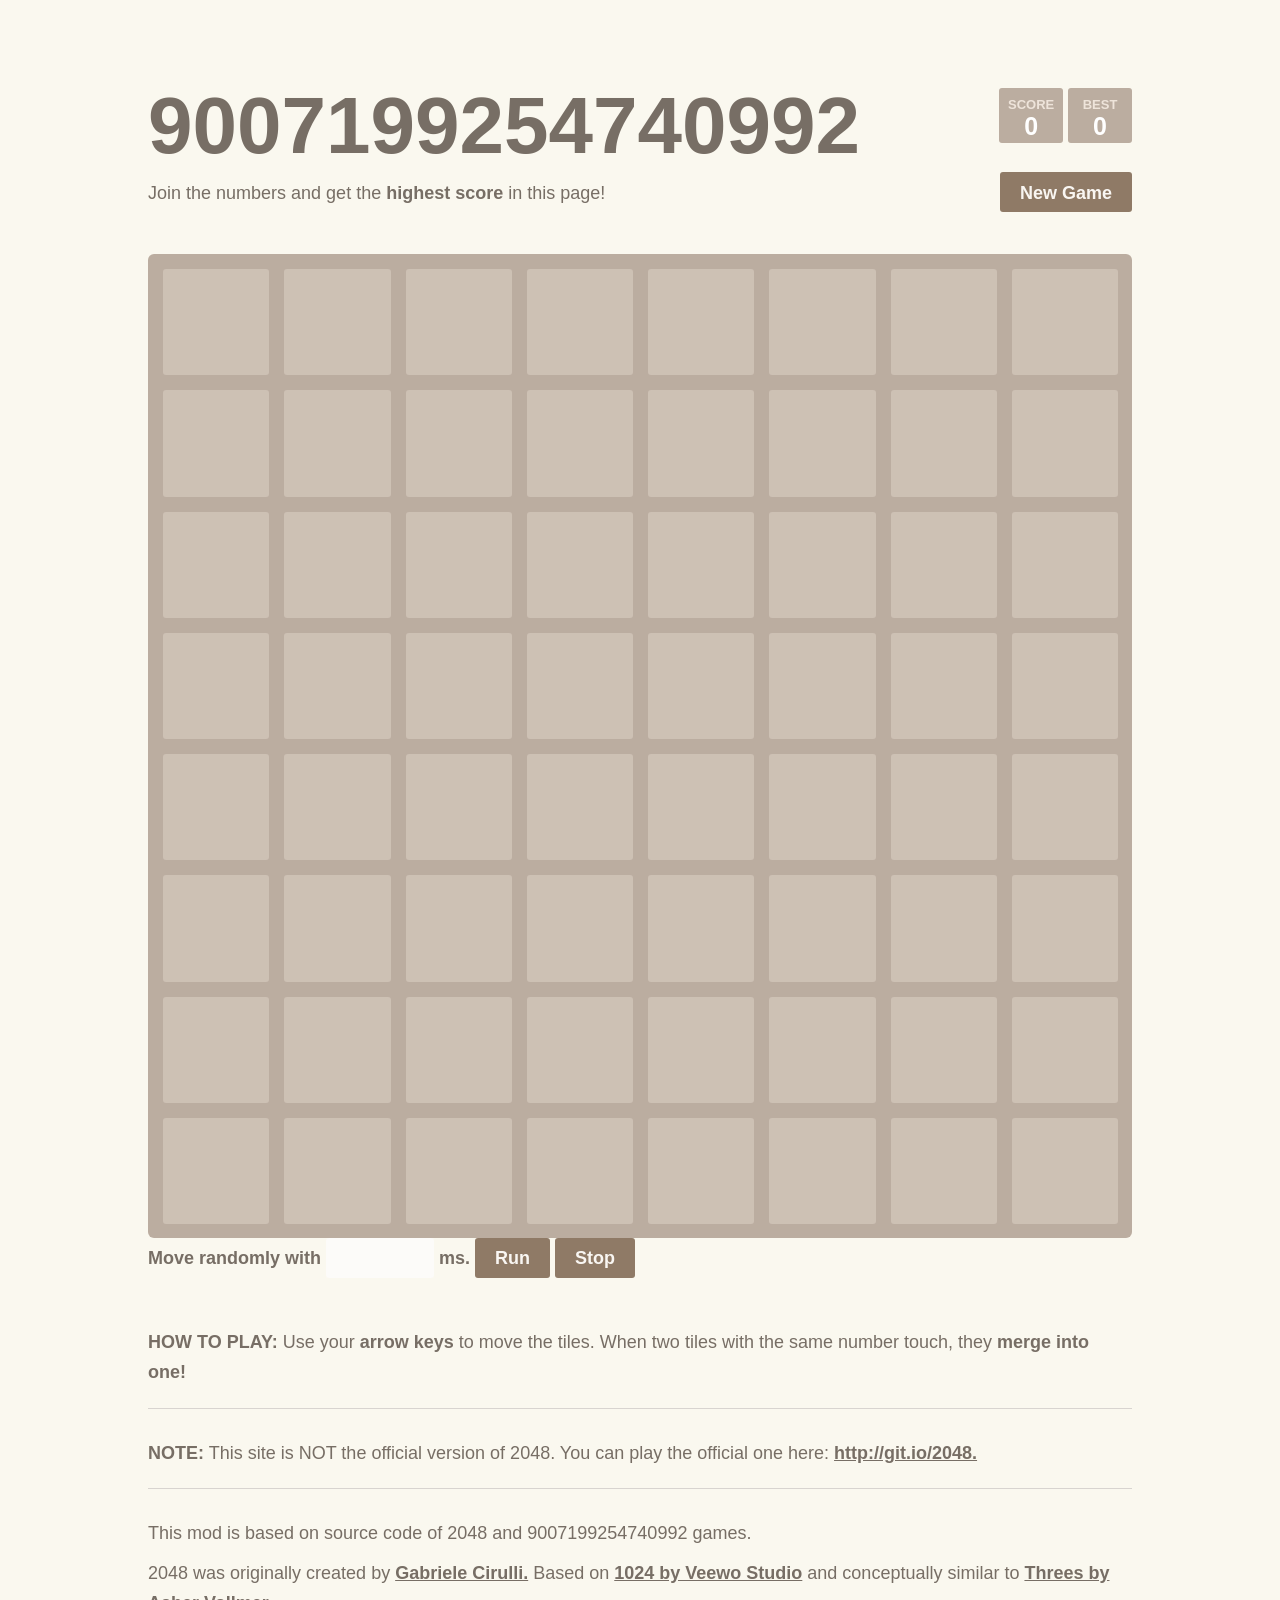
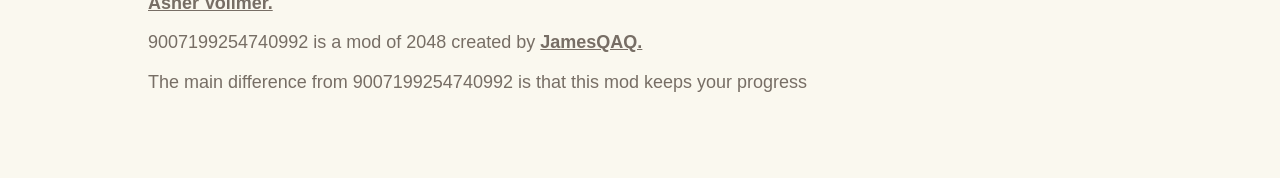
==== 9007199254740992.html @ 00963bc3 "Create 2^53 variant" ====
<!DOCTYPE html>
<html>
<head>
  <meta charset="utf-8">
  <title>9007199254740992</title>

  <link href="style/size8.css" rel="stylesheet" type="text/css">
  <link href="style/tiles3.css" rel="stylesheet" type="text/css">
  <link href="style/others.css" rel="stylesheet" type="text/css">
  <link rel="shortcut icon" href="favicon.ico">
  <link rel="apple-touch-icon" href="meta/apple-touch-icon.png">
  <link rel="apple-touch-startup-image" href="meta/apple-touch-startup-image-640x1096.png" media="(device-width: 320px) and (device-height: 568px) and (-webkit-device-pixel-ratio: 2)"> <!-- iPhone 5+ -->
  <link rel="apple-touch-startup-image" href="meta/apple-touch-startup-image-640x920.png"  media="(device-width: 320px) and (device-height: 480px) and (-webkit-device-pixel-ratio: 2)"> <!-- iPhone, retina -->
  <meta name="apple-mobile-web-app-capable" content="yes">
  <meta name="apple-mobile-web-app-status-bar-style" content="black">

  <meta name="HandheldFriendly" content="True">
  <meta name="MobileOptimized" content="320">
  <meta name="viewport" content="width=device-width, target-densitydpi=160dpi, initial-scale=1.0, maximum-scale=1, user-scalable=no">
</head>
<body>
  <div class="container">
    <div class="heading">
      <h1 class="title">9007199254740992</h1>
      <div class="scores-container">
        <div class="score-container">0</div>
        <div class="best-container">0</div>
      </div>
    </div>
    <div class="above-game">
    <p class="game-intro">Join the numbers and get the <strong>highest score</strong> in this page!</p>
      <a class="restart-button">New Game</a>
    </div>

    <div class="game-container">
      <div class="game-message">
        <p></p>
        <div class="lower">
	        <a class="keep-playing-button">Keep going</a>
          <a class="retry-button">Try again</a>
        </div>
      </div>

      <div class="grid-container">
        <div class="grid-row">
          <div class="grid-cell"></div>
          <div class="grid-cell"></div>
          <div class="grid-cell"></div>
          <div class="grid-cell"></div>
          <div class="grid-cell"></div>
          <div class="grid-cell"></div>
          <div class="grid-cell"></div>
          <div class="grid-cell"></div>
        </div>
        <div class="grid-row">
          <div class="grid-cell"></div>
          <div class="grid-cell"></div>
          <div class="grid-cell"></div>
          <div class="grid-cell"></div>
          <div class="grid-cell"></div>
          <div class="grid-cell"></div>
          <div class="grid-cell"></div>
          <div class="grid-cell"></div>
        </div>
        <div class="grid-row">
          <div class="grid-cell"></div>
          <div class="grid-cell"></div>
          <div class="grid-cell"></div>
          <div class="grid-cell"></div>
          <div class="grid-cell"></div>
          <div class="grid-cell"></div>
          <div class="grid-cell"></div>
          <div class="grid-cell"></div>
        </div>
        <div class="grid-row">
          <div class="grid-cell"></div>
          <div class="grid-cell"></div>
          <div class="grid-cell"></div>
          <div class="grid-cell"></div>
          <div class="grid-cell"></div>
          <div class="grid-cell"></div>
          <div class="grid-cell"></div>
          <div class="grid-cell"></div>
        </div>
        <div class="grid-row">
          <div class="grid-cell"></div>
          <div class="grid-cell"></div>
          <div class="grid-cell"></div>
          <div class="grid-cell"></div>
          <div class="grid-cell"></div>
          <div class="grid-cell"></div>
          <div class="grid-cell"></div>
          <div class="grid-cell"></div>
        </div>
        <div class="grid-row">
          <div class="grid-cell"></div>
          <div class="grid-cell"></div>
          <div class="grid-cell"></div>
          <div class="grid-cell"></div>
          <div class="grid-cell"></div>
          <div class="grid-cell"></div>
          <div class="grid-cell"></div>
          <div class="grid-cell"></div>
        </div>
        <div class="grid-row">
          <div class="grid-cell"></div>
          <div class="grid-cell"></div>
          <div class="grid-cell"></div>
          <div class="grid-cell"></div>
          <div class="grid-cell"></div>
          <div class="grid-cell"></div>
          <div class="grid-cell"></div>
          <div class="grid-cell"></div>
        </div>
        <div class="grid-row">
          <div class="grid-cell"></div>
          <div class="grid-cell"></div>
          <div class="grid-cell"></div>
          <div class="grid-cell"></div>
          <div class="grid-cell"></div>
          <div class="grid-cell"></div>
          <div class="grid-cell"></div>
          <div class="grid-cell"></div>
        </div>
      </div>

      <div class="tile-container">

      </div>
    </div>

	<div class="auto-move-container">
		<p><strong>Move randomly with </strong><input type="text" name="auto-move-time" value="" id="auto-move-input-time" onkeypress='return event.charCode >= 48 && event.charCode <= 57' size="6" maxlength="8"><strong> ms.</strong> <input type="submit" value="Run" id="auto-move-run" class="auto-move-button"> <input type="submit" value="Stop" id="auto-move-stop" class="auto-move-button"></p>
	</div>

    <p class="game-explanation">
      <strong class="important">How to play:</strong> Use your <strong>arrow keys</strong> to move the tiles. When two tiles with the same number touch, they <strong>merge into one!</strong>
    </p>
    <hr>
    <p>
    <strong class="important">Note:</strong> This site is NOT the official version of 2048. You can play the official one here: <a href="http://git.io/2048">http://git.io/2048.</a>
    </p>
    <hr>
    <p>This mod is based on source code of 2048 and 9007199254740992 games.</p>
    <p>
    2048 was originally created by <a href="http://gabrielecirulli.com" target="_blank">Gabriele Cirulli.</a> Based on <a href="https://itunes.apple.com/us/app/1024!/id823499224" target="_blank">1024 by Veewo Studio</a> and conceptually similar to <a href="http://asherv.com/threes/" target="_blank">Threes by Asher Vollmer.</a>
    </p>
    <p>9007199254740992 is a mod of 2048 created by <a href="http://www.csie.ntu.edu.tw/~b01902112/9007199254740992/">JamesQAQ.</a></p>
    <p>The main difference from 9007199254740992 is that this mod keeps your progress</p>
  </div>

  <script src="js_9007199254740992/bind_polyfill.js"></script>
  <script src="js_9007199254740992/classlist_polyfill.js"></script>
  <script src="js_9007199254740992/animframe_polyfill.js"></script>
  <script src="js_9007199254740992/keyboard_input_manager.js"></script>
  <script src="js_9007199254740992/html_actuator.js"></script>
  <script src="js_9007199254740992/grid.js"></script>
  <script src="js_9007199254740992/tile.js"></script>
  <script src="js_9007199254740992/local_storage_manager.js"></script>
  <script src="js_9007199254740992/game_manager.js"></script>
  <script src="js_9007199254740992/application.js"></script>
  <script src="js_9007199254740992/auto_move.js"></script>
  <!--<script>window.scrollTo(0,document.body.scrollHeight);</script>-->
  <style>
	hr.tw{
		border-color: blue;
	}
  </style>
</body>
</html>
---- style/size8.css ----
@import url(fonts/clear-sans.css);
html, body {
  margin: 0;
  padding: 0;
  background: #faf8ef;
  color: #776e65;
  font-family: "Clear Sans", "Helvetica Neue", Arial, sans-serif;
  font-size: 18px; }

body {
  margin: 80px 0; }

input {
  display: inline-block;
  background: #8f7a66;
  border-radius: 3px;
  padding: 0 20px;
  text-decoration: none;
  color: #f9f6f2;
  height: 40px;
  line-height: 42px;
  cursor: pointer;
  font: inherit;
  border: none;
  outline: none;
  box-sizing: border-box;
  font-weight: bold;
  margin: 0;
  -webkit-appearance: none;
  -moz-appearance: none;
  appearance: none; }
  input[type="text"], input[type="email"] {
    cursor: auto;
    background: #fcfbf9;
    font-weight: normal;
    color: #776e65;
    padding: 0 15px; }
    input[type="text"]::-webkit-input-placeholder, input[type="email"]::-webkit-input-placeholder {
      color: #9d948c; }
    input[type="text"]::-moz-placeholder, input[type="email"]::-moz-placeholder {
      color: #9d948c; }
    input[type="text"]:-ms-input-placeholder, input[type="email"]:-ms-input-placeholder {
      color: #9d948c; }

.heading:after {
  content: "";
  display: block;
  clear: both; }

h1.title {
  font-size: 80px;
  font-weight: bold;
  margin: 0;
  display: block;
  float: left; }

@-webkit-keyframes move-up {
  0% {
    top: 25px;
    opacity: 1; }

  100% {
    top: -50px;
    opacity: 0; } }
@-moz-keyframes move-up {
  0% {
    top: 25px;
    opacity: 1; }

  100% {
    top: -50px;
    opacity: 0; } }
@keyframes move-up {
  0% {
    top: 25px;
    opacity: 1; }

  100% {
    top: -50px;
    opacity: 0; } }
.scores-container {
  float: right;
  text-align: right; }

.score-container, .best-container {
  position: relative;
  display: inline-block;
  background: #bbada0;
  padding: 15px 25px;
  font-size: 25px;
  height: 25px;
  line-height: 47px;
  font-weight: bold;
  border-radius: 3px;
  color: white;
  margin-top: 8px;
  text-align: center; }
  .score-container:after, .best-container:after {
    position: absolute;
    width: 100%;
    top: 10px;
    left: 0;
    text-transform: uppercase;
    font-size: 13px;
    line-height: 13px;
    text-align: center;
    color: #eee4da; }
  .score-container .score-addition, .best-container .score-addition {
    position: absolute;
    right: 30px;
    color: red;
    font-size: 25px;
    line-height: 25px;
    font-weight: bold;
    color: rgba(119, 110, 101, 0.9);
    z-index: 100;
    -webkit-animation: move-up 600ms ease-in;
    -moz-animation: move-up 600ms ease-in;
    animation: move-up 600ms ease-in;
    -webkit-animation-fill-mode: both;
    -moz-animation-fill-mode: both;
    animation-fill-mode: both; }

.score-container:after {
  content: "Score"; }

.best-container:after {
  content: "Best"; }

p {
  margin-top: 0;
  margin-bottom: 10px;
  line-height: 1.65; }

a {
  color: #776e65;
  font-weight: bold;
  text-decoration: underline;
  cursor: pointer; }

strong.important {
  text-transform: uppercase; }

hr {
  border: none;
  border-bottom: 1px solid #d8d4d0;
  margin-top: 20px;
  margin-bottom: 30px; }

.container {
  width: 984px;
  margin: 0 auto; }

@-webkit-keyframes fade-in {
  0% {
    opacity: 0; }

  100% {
    opacity: 1; } }
@-moz-keyframes fade-in {
  0% {
    opacity: 0; }

  100% {
    opacity: 1; } }
@keyframes fade-in {
  0% {
    opacity: 0; }

  100% {
    opacity: 1; } }
@-webkit-keyframes slide-up {
  0% {
    margin-top: 32%; }

  100% {
    margin-top: 20%; } }
@-moz-keyframes slide-up {
  0% {
    margin-top: 32%; }

  100% {
    margin-top: 20%; } }
@keyframes slide-up {
  0% {
    margin-top: 32%; }

  100% {
    margin-top: 20%; } }
.game-container {
  margin-top: 40px;
  position: relative;
  padding: 15px;
  cursor: default;
  -webkit-touch-callout: none;
  -ms-touch-callout: none;
  -webkit-user-select: none;
  -moz-user-select: none;
  -ms-user-select: none;
  -ms-touch-action: none;
  touch-action: none;
  background: #bbada0;
  border-radius: 6px;
  width: 984px;
  height: 984px;
  -webkit-box-sizing: border-box;
  -moz-box-sizing: border-box;
  box-sizing: border-box; }

.game-message {
  display: none;
  position: absolute;
  top: 0;
  right: 0;
  bottom: 0;
  left: 0;
  background: rgba(238, 228, 218, 0.73);
  z-index: 100;
  padding-top: 40px;
  text-align: center;
  -webkit-animation: fade-in 800ms ease 1200ms;
  -moz-animation: fade-in 800ms ease 1200ms;
  animation: fade-in 800ms ease 1200ms;
  -webkit-animation-fill-mode: both;
  -moz-animation-fill-mode: both;
  animation-fill-mode: both; }
  .game-message p {
    font-size: 60px;
    font-weight: bold;
    height: 60px;
    line-height: 60px;
    margin-top: 222px; }
  .game-message .lower {
    display: block;
    margin-top: 29px; }
  .game-message .mailing-list {
    margin-top: 52px; }
    .game-message .mailing-list strong {
      display: block;
      margin-bottom: 10px; }
    .game-message .mailing-list .mailing-list-email-field {
      width: 230px;
      margin-right: 5px; }
  .game-message a {
    display: inline-block;
    background: #8f7a66;
    border-radius: 3px;
    padding: 0 20px;
    text-decoration: none;
    color: #f9f6f2;
    height: 40px;
    line-height: 42px;
    cursor: pointer;
    margin-left: 9px; }
    .game-message a.keep-playing-button {
      display: none; }
  .game-message .score-sharing {
    display: inline-block;
    vertical-align: middle;
    margin-left: 10px; }
  .game-message.game-won {
    background: rgba(237, 194, 46, 0.5);
    color: #f9f6f2; }
    .game-message.game-won a.keep-playing-button {
      display: inline-block; }
  .game-message.game-won, .game-message.game-over {
    display: block; }
    .game-message.game-won p, .game-message.game-over p {
      -webkit-animation: slide-up 1.5s ease-in-out 2500ms;
      -moz-animation: slide-up 1.5s ease-in-out 2500ms;
      animation: slide-up 1.5s ease-in-out 2500ms;
      -webkit-animation-fill-mode: both;
      -moz-animation-fill-mode: both;
      animation-fill-mode: both; }
    .game-message.game-won .mailing-list, .game-message.game-over .mailing-list {
      -webkit-animation: fade-in 1.5s ease-in-out 2500ms;
      -moz-animation: fade-in 1.5s ease-in-out 2500ms;
      animation: fade-in 1.5s ease-in-out 2500ms;
      -webkit-animation-fill-mode: both;
      -moz-animation-fill-mode: both;
      animation-fill-mode: both; }

.grid-container {
  position: absolute;
  z-index: 1; }

.grid-row {
  margin-bottom: 15px; }
  .grid-row:last-child {
    margin-bottom: 0; }
  .grid-row:after {
    content: "";
    display: block;
    clear: both; }

.grid-cell {
  width: 106.25px;
  height: 106.25px;
  margin-right: 15px;
  float: left;
  border-radius: 3px;
  background: rgba(238, 228, 218, 0.35); }
  .grid-cell:last-child {
    margin-right: 0; }

.tile-container {
  position: absolute;
  z-index: 2; }

.tile, .tile .tile-inner {
  width: 107px;
  height: 107px;
  line-height: 116.25px; }
.tile.tile-position-1-1 {
  -webkit-transform: translate(0px, 0px);
  -moz-transform: translate(0px, 0px);
  transform: translate(0px, 0px); }
.tile.tile-position-1-2 {
  -webkit-transform: translate(0px, 121px);
  -moz-transform: translate(0px, 121px);
  transform: translate(0px, 121px); }
.tile.tile-position-1-3 {
  -webkit-transform: translate(0px, 242px);
  -moz-transform: translate(0px, 242px);
  transform: translate(0px, 242px); }
.tile.tile-position-1-4 {
  -webkit-transform: translate(0px, 363px);
  -moz-transform: translate(0px, 363px);
  transform: translate(0px, 363px); }
.tile.tile-position-1-5 {
  -webkit-transform: translate(0px, 484px);
  -moz-transform: translate(0px, 484px);
  transform: translate(0px, 484px); }
.tile.tile-position-1-6 {
  -webkit-transform: translate(0px, 605px);
  -moz-transform: translate(0px, 605px);
  transform: translate(0px, 605px); }
.tile.tile-position-1-7 {
  -webkit-transform: translate(0px, 726px);
  -moz-transform: translate(0px, 726px);
  transform: translate(0px, 726px); }
.tile.tile-position-1-8 {
  -webkit-transform: translate(0px, 847px);
  -moz-transform: translate(0px, 605px);
  transform: translate(0px, 605px); }
.tile.tile-position-2-1 {
  -webkit-transform: translate(121px, 847px);
  -moz-transform: translate(121px, 847px);
  transform: translate(121px, 847px); }
.tile.tile-position-2-2 {
  -webkit-transform: translate(121px, 121px);
  -moz-transform: translate(121px, 121px);
  transform: translate(121px, 121px); }
.tile.tile-position-2-3 {
  -webkit-transform: translate(121px, 242px);
  -moz-transform: translate(121px, 242px);
  transform: translate(121px, 242px); }
.tile.tile-position-2-4 {
  -webkit-transform: translate(121px, 363px);
  -moz-transform: translate(121px, 363px);
  transform: translate(121px, 363px); }
.tile.tile-position-2-5 {
  -webkit-transform: translate(121px, 484px);
  -moz-transform: translate(121px, 484px);
  transform: translate(121px, 484px); }
.tile.tile-position-2-6 {
  -webkit-transform: translate(121px, 605px);
  -moz-transform: translate(121px, 605px);
  transform: translate(121px, 605px); }
.tile.tile-position-2-7 {
  -webkit-transform: translate(121px, 726px);
  -moz-transform: translate(121px, 726px);
  transform: translate(121px, 726px); }
.tile.tile-position-2-8 {
  -webkit-transform: translate(121px, 847px);
  -moz-transform: translate(121px, 847px);
  transform: translate(121px, 847px); }
.tile.tile-position-3-1 {
  -webkit-transform: translate(242px, 0px);
  -moz-transform: translate(242px, 0px);
  transform: translate(242px, 0px); }
.tile.tile-position-3-2 {
  -webkit-transform: translate(242px, 121px);
  -moz-transform: translate(242px, 121px);
  transform: translate(242px, 121px); }
.tile.tile-position-3-3 {
  -webkit-transform: translate(242px, 242px);
  -moz-transform: translate(242px, 242px);
  transform: translate(242px, 242px); }
.tile.tile-position-3-4 {
  -webkit-transform: translate(242px, 363px);
  -moz-transform: translate(242px, 363px);
  transform: translate(242px, 363px); }
.tile.tile-position-3-5 {
  -webkit-transform: translate(242px, 484px);
  -moz-transform: translate(242px, 484px);
  transform: translate(242px, 484px); }
.tile.tile-position-3-6 {
  -webkit-transform: translate(242px, 605px);
  -moz-transform: translate(242px, 605px);
  transform: translate(242px, 605px); }
.tile.tile-position-3-7 {
  -webkit-transform: translate(242px, 726px);
  -moz-transform: translate(242px, 726px);
  transform: translate(242px, 726px); }
.tile.tile-position-3-8 {
  -webkit-transform: translate(242px, 847px);
  -moz-transform: translate(242px, 847px);
  transform: translate(242px, 847px); }
.tile.tile-position-4-1 {
  -webkit-transform: translate(363px, 0px);
  -moz-transform: translate(363px, 0px);
  transform: translate(363px, 0px); }
.tile.tile-position-4-2 {
  -webkit-transform: translate(363px, 121px);
  -moz-transform: translate(363px, 121px);
  transform: translate(363px, 121px); }
.tile.tile-position-4-3 {
  -webkit-transform: translate(363px, 242px);
  -moz-transform: translate(363px, 242px);
  transform: translate(363px, 242px); }
.tile.tile-position-4-4 {
  -webkit-transform: translate(363px, 363px);
  -moz-transform: translate(363px, 363px);
  transform: translate(363px, 363px); }
.tile.tile-position-4-5 {
  -webkit-transform: translate(363px, 484px);
  -moz-transform: translate(363px, 484px);
  transform: translate(363px, 484px); }
.tile.tile-position-4-6 {
  -webkit-transform: translate(363px, 605px);
  -moz-transform: translate(363px, 605px);
  transform: translate(363px, 605px); }
.tile.tile-position-4-7 {
  -webkit-transform: translate(363px, 726px);
  -moz-transform: translate(363px, 726px);
  transform: translate(363px, 726px); }
.tile.tile-position-4-8 {
  -webkit-transform: translate(363px, 847px);
  -moz-transform: translate(363px, 847px);
  transform: translate(363px, 847px); }
.tile.tile-position-5-1 {
  -webkit-transform: translate(484px, 0px);
  -moz-transform: translate(484px, 0px);
  transform: translate(484px, 0px); }
.tile.tile-position-5-2 {
  -webkit-transform: translate(484px, 121px);
  -moz-transform: translate(484px, 121px);
  transform: translate(484px, 121px); }
.tile.tile-position-5-3 {
  -webkit-transform: translate(484px, 242px);
  -moz-transform: translate(484px, 242px);
  transform: translate(484px, 242px); }
.tile.tile-position-5-4 {
  -webkit-transform: translate(484px, 363px);
  -moz-transform: translate(484px, 363px);
  transform: translate(484px, 363px); }
.tile.tile-position-5-5 {
  -webkit-transform: translate(484px, 484px);
  -moz-transform: translate(484px, 484px);
  transform: translate(484px, 484px); }
.tile.tile-position-5-6 {
  -webkit-transform: translate(484px, 605px);
  -moz-transform: translate(484px, 605px);
  transform: translate(484px, 605px); }
.tile.tile-position-5-7 {
  -webkit-transform: translate(484px, 726px);
  -moz-transform: translate(484px, 726px);
  transform: translate(484px, 726px); }
.tile.tile-position-5-8 {
  -webkit-transform: translate(484px, 847px);
  -moz-transform: translate(484px, 847px);
  transform: translate(484px, 847px); }
.tile.tile-position-6-1 {
  -webkit-transform: translate(605px, 0px);
  -moz-transform: translate(605px, 0px);
  transform: translate(605px, 0px); }
.tile.tile-position-6-2 {
  -webkit-transform: translate(605px, 121px);
  -moz-transform: translate(605px, 121px);
  transform: translate(605px, 121px); }
.tile.tile-position-6-3 {
  -webkit-transform: translate(605px, 242px);
  -moz-transform: translate(605px, 242px);
  transform: translate(605px, 242px); }
.tile.tile-position-6-4 {
  -webkit-transform: translate(605px, 363px);
  -moz-transform: translate(605px, 363px);
  transform: translate(605px, 363px); }
.tile.tile-position-6-5 {
  -webkit-transform: translate(605px, 484px);
  -moz-transform: translate(605px, 484px);
  transform: translate(605px, 484px); }
.tile.tile-position-6-6 {
  -webkit-transform: translate(605px, 605px);
  -moz-transform: translate(605px, 605px);
  transform: translate(605px, 605px); }
.tile.tile-position-6-7 {
  -webkit-transform: translate(605px, 726px);
  -moz-transform: translate(605px, 726px);
  transform: translate(605px, 726px); }
.tile.tile-position-6-8 {
  -webkit-transform: translate(605px, 847px);
  -moz-transform: translate(605px, 847px);
  transform: translate(605px, 847px); }
.tile.tile-position-7-1 {
  -webkit-transform: translate(726px, 0px);
  -moz-transform: translate(726px, 0px);
  transform: translate(726px, 0px); }
.tile.tile-position-7-2 {
  -webkit-transform: translate(726px, 121px);
  -moz-transform: translate(726px, 121px);
  transform: translate(726px, 121px); }
.tile.tile-position-7-3 {
  -webkit-transform: translate(726px, 242px);
  -moz-transform: translate(726px, 242px);
  transform: translate(726px, 242px); }
.tile.tile-position-7-4 {
  -webkit-transform: translate(726px, 363px);
  -moz-transform: translate(726px, 363px);
  transform: translate(726px, 363px); }
.tile.tile-position-7-5 {
  -webkit-transform: translate(726px, 484px);
  -moz-transform: translate(726px, 484px);
  transform: translate(726px, 484px); }
.tile.tile-position-7-6 {
  -webkit-transform: translate(726px, 605px);
  -moz-transform: translate(726px, 605px);
  transform: translate(726px, 726px); }
.tile.tile-position-7-7 {
  -webkit-transform: translate(726px, 726px);
  -moz-transform: translate(726px, 726px);
  transform: translate(726px, 726px); }
.tile.tile-position-7-8 {
  -webkit-transform: translate(726px, 847px);
  -moz-transform: translate(726px, 847px);
  transform: translate(726px, 847px); }
.tile.tile-position-8-1 {
  -webkit-transform: translate(847px, 0px);
  -moz-transform: translate(847px, 0px);
  transform: translate(847px, 0px); }
.tile.tile-position-8-2 {
  -webkit-transform: translate(847px, 121px);
  -moz-transform: translate(847px, 121px);
  transform: translate(847px, 121px); }
.tile.tile-position-8-3 {
  -webkit-transform: translate(847px, 242px);
  -moz-transform: translate(847px, 242px);
  transform: translate(847px, 242px); }
.tile.tile-position-8-4 {
  -webkit-transform: translate(847px, 363px);
  -moz-transform: translate(847px, 363px);
  transform: translate(847px, 363px); }
.tile.tile-position-8-5 {
  -webkit-transform: translate(847px, 484px);
  -moz-transform: translate(847px, 484px);
  transform: translate(847px, 484px); }
.tile.tile-position-8-6 {
  -webkit-transform: translate(847px, 605px);
  -moz-transform: translate(847px, 605px);
  transform: translate(847px, 605px); }
.tile.tile-position-8-7 {
  -webkit-transform: translate(847px, 726px);
  -moz-transform: translate(847px, 726px);
  transform: translate(847px, 726px); }
.tile.tile-position-8-8 {
  -webkit-transform: translate(847px, 847px);
  -moz-transform: translate(847px, 847px);
  transform: translate(847px, 847px); }

.tile {
  position: absolute;
  -webkit-transition: 100ms ease-in-out;
  -moz-transition: 100ms ease-in-out;
  transition: 100ms ease-in-out;
  -webkit-transition-property: -webkit-transform;
  -moz-transition-property: -moz-transform;
  transition-property: transform; }
  .tile .tile-inner {
    border-radius: 3px;
    background: #eee4da;
    text-align: center;
    font-weight: bold;
    z-index: 10;
    font-size: 55px; }
  .tile.tile-2 .tile-inner {
    background: #eee4da; }
  .tile.tile-4 .tile-inner {
    background: #f0d7aa; }
  .tile.tile-8 .tile-inner {
    color: #f9f6f2;
    background: #f2b179; }
  .tile.tile-16 .tile-inner {
    color: #f9f6f2;
    background: #f59563; }
  .tile.tile-32 .tile-inner {
    color: #f9f6f2;
    background: #f67c5f; }
  .tile.tile-64 .tile-inner {
    color: #f9f6f2;
    background: #f65e3b; }
  .tile.tile-128 .tile-inner {
    color: #f9f6f2;
    background: #ff273b;
    font-size: 50px; }
    @media screen and (max-width: 520px) {
      .tile.tile-128 .tile-inner {
        font-size: 25px; } }
  .tile.tile-256 .tile-inner {
    color: #f9f6f2;
    background: #ff5c27;
    font-size: 50px; }
    @media screen and (max-width: 520px) {
      .tile.tile-256 .tile-inner {
        font-size: 25px; } }
  .tile.tile-512 .tile-inner {
    color: #f9f6f2;
    background: #ee8144;
    font-size: 50px; }
    @media screen and (max-width: 520px) {
      .tile.tile-512 .tile-inner {
        font-size: 25px; } }
  .tile.tile-1024 .tile-inner {
    color: #f9f6f2;
    background: #d2a144;
    box-shadow: 0 0 30px 10px rgba(210, 161, 68, 0.25), inset 0 0 0 1px rgba(255, 255, 255, 0.33333);
    font-size: 37px; }
    @media screen and (max-width: 520px) {
      .tile.tile-1024 .tile-inner {
        font-size: 15px; } }
  .tile.tile-2048 .tile-inner {
    color: #f9f6f2;
    background: #edc22e;
    box-shadow: 0 0 30px 10px rgba(243, 215, 116, 0.5), inset 0 0 0 1px rgba(255, 255, 255, 0.33333);
    font-size: 37px; }
    @media screen and (max-width: 520px) {
      .tile.tile-2048 .tile-inner {
        font-size: 15px; } }
  .tile.tile-4096 .tile-inner {
    color: #f9f6f2;
    background: #d1c916;
    box-shadow: 0 0 30px 10px rgba(209, 201, 22, 0.75), inset 0 0 0 1px rgba(255, 255, 255, 0.33333);
    font-size: 37px; }
    @media screen and (max-width: 520px) {
      .tile.tile-4096 .tile-inner {
        font-size: 15px; } }
  .tile.tile-8192 .tile-inner {
    color: #f9f6f2;
    background: #9ddb31;
    box-shadow: 0 0 30px 10px rgba(157, 219, 49, 1), inset 0 0 0 1px rgba(255, 255, 255, 0.33333);
    font-size: 37px; }
    @media screen and (max-width: 520px) {
      .tile.tile-8192 .tile-inner {
        font-size: 15px; } }
  .tile.tile-16384 .tile-inner {
    color: #f9f6f2;
    background: #77db1c;
    font-size: 30px; }
    @media screen and (max-width: 520px) {
      .tile.tile-16384 .tile-inner {
        font-size: 12px; } }
  .tile.tile-32768 .tile-inner {
    color: #f9f6f2;
    background: #00ff00;
    font-size: 30px; }
    @media screen and (max-width: 520px) {
      .tile.tile-32768 .tile-inner {
        font-size: 12px; } }
  .tile.tile-65536 .tile-inner {
    color: #f9f6f2;
    background: #00ff7f;
    box-shadow: 0 0 30px 10px rgba(0, 255, 127, 1), inset 0 0 0 1px rgba(255, 255, 255, 0.33333);
    font-size: 30px; }
    @media screen and (max-width: 520px) {
      .tile.tile-65536 .tile-inner {
        font-size: 12px; } }
  .tile.tile-131072 .tile-inner {
    color: #f9f6f2;
    background: #007fff;
    font-size: 25px; }
    @media screen and (max-width: 520px) {
      .tile.tile-131072 .tile-inner {
        font-size: 10px; } }
  .tile.tile-262144 .tile-inner {
    color: #f9f6f2;
    background: #1f5f7f;
    font-size: 25px; }
    @media screen and (max-width: 520px) {
      .tile.tile-262144 .tile-inner {
        font-size: 10px; } }
  .tile.tile-524288 .tile-inner {
    color: #f9f6f2;
    background: #3f3f3f;
    font-size: 25px; }
    @media screen and (max-width: 520px) {
      .tile.tile-524288 .tile-inner {
        font-size: 10px; } }
  .tile.tile-1048576 .tile-inner {
    color: #f9f6f2;
    background: #7f7f7f;
    font-size: 21px; }
    @media screen and (max-width: 520px) {
      .tile.tile-1048576 .tile-inner {
        font-size: 8px; } }
  .tile.tile-2097152 .tile-inner {
    color: #f9f6f2;
    background: #bf9f7f;
    font-size: 21px; }
    @media screen and (max-width: 520px) {
      .tile.tile-65536 .tile-inner {
        font-size: 8px; } }
  .tile.tile-4194304 .tile-inner {
    color: #f9f6f2;
    background: #ffdfbf;
    box-shadow: 0 0 30px 10px rgba(255, 233, 191, 1), inset 0 0 0 1px rgba(255, 255, 255, 0.33333);
    font-size: 21px; }
    @media screen and (max-width: 520px) {
      .tile.tile-65536 .tile-inner {
        font-size: 8px; } }
  .tile.tile-8388608 .tile-inner {
    background: #ffffdf;
    font-size: 21px; }
    @media screen and (max-width: 520px) {
      .tile.tile-65536 .tile-inner {
        font-size: 8px; } }
  .tile.tile-16777216 .tile-inner {
    background: #ffffff;
    font-size: 18px; }
    @media screen and (max-width: 520px) {
      .tile.tile-65536 .tile-inner {
        font-size: 7px; } }
  .tile.tile-33554432 .tile-inner {
    background: #7f7fbf;
    font-size: 18px; }
    @media screen and (max-width: 520px) {
      .tile.tile-65536 .tile-inner {
        font-size: 7px; } }
  .tile.tile-67108864 .tile-inner {
    background: #00007f;
    font-size: 18px; }
    @media screen and (max-width: 520px) {
      .tile.tile-65536 .tile-inner {
        font-size: 7px; } }
  .tile.tile-134217728 .tile-inner {
    background: #003f7f;
    font-size: 16px; }
    @media screen and (max-width: 520px) {
      .tile.tile-65536 .tile-inner {
        font-size: 7px; } }
  .tile.tile-268435456 .tile-inner {
    background: #007f7f;
    font-size: 16px; }
    @media screen and (max-width: 520px) {
      .tile.tile-65536 .tile-inner {
        font-size: 7px; } }
  .tile.tile-536870912 .tile-inner {
    background: #3f3f7f;
    font-size: 16px;
    box-shadow: 0 0 30px 10px rgba(63, 63, 127, 1), inset 0 0 0 1px rgba(255, 255, 255, 0.33333); }
    @media screen and (max-width: 520px) {
      .tile.tile-65536 .tile-inner {
        font-size: 7px; } }
  .tile.tile-1073741824 .tile-inner {
    background: #7f007f;
    font-size: 15px; }
    @media screen and (max-width: 520px) {
      .tile.tile-65536 .tile-inner {
        font-size: 7px; } }
  .tile.tile-2147483648 .tile-inner {
    background: #7f3fff;
    font-size: 15px; }
    @media screen and (max-width: 520px) {
      .tile.tile-65536 .tile-inner {
        font-size: 7px; } }
  .tile.tile-4294967296 .tile-inner {
    background: #ff7f3f;
    font-size: 15px; }
    @media screen and (max-width: 520px) {
      .tile.tile-65536 .tile-inner {
        font-size: 7px; } }
  .tile.tile-8589934592 .tile-inner {
    background: #3fff7f;
    font-size: 15px; }
    @media screen and (max-width: 520px) {
      .tile.tile-65536 .tile-inner {
        font-size: 7px; } }
  .tile.tile-17179869184 .tile-inner {
    background: #7fff3f;
    font-size: 15px;
    box-shadow: 0 0 30px 10px rgba(127, 255, 63, 1), inset 0 0 0 1px rgba(255, 255, 255, 0.33333); }
    @media screen and (max-width: 520px) {
      .tile.tile-65536 .tile-inner {
        font-size: 7px; } }
  .tile.tile-34359738368 .tile-inner {
    background: #8fff4f;
    font-size: 15px;
    box-shadow: 0 0 30px 10px rgba(127, 255, 63, 1), inset 0 0 0 1px rgba(255, 255, 255, 0.33333); }
    @media screen and (max-width: 520px) {
      .tile.tile-65536 .tile-inner {
        font-size: 7px; } }
  .tile.tile-68719476736 .tile-inner {
    background: #9fff6f;
    font-size: 15px;
    box-shadow: 0 0 30px 10px rgba(127, 255, 63, 1), inset 0 0 0 1px rgba(255, 255, 255, 0.33333); }
    @media screen and (max-width: 520px) {
      .tile.tile-65536 .tile-inner {
        font-size: 7px; } }
  .tile.tile-137438953472 .tile-inner {
    background: #afff6f;
    font-size: 15px;
    box-shadow: 0 0 30px 10px rgba(127, 255, 63, 1), inset 0 0 0 1px rgba(255, 255, 255, 0.33333); }
    @media screen and (max-width: 520px) {
      .tile.tile-65536 .tile-inner {
        font-size: 7px; } }
        
@-webkit-keyframes appear {
  0% {
    opacity: 0;
    -webkit-transform: scale(0);
    -moz-transform: scale(0);
    transform: scale(0); }

  100% {
    opacity: 1;
    -webkit-transform: scale(1);
    -moz-transform: scale(1);
    transform: scale(1); } }
@-moz-keyframes appear {
  0% {
    opacity: 0;
    -webkit-transform: scale(0);
    -moz-transform: scale(0);
    transform: scale(0); }

  100% {
    opacity: 1;
    -webkit-transform: scale(1);
    -moz-transform: scale(1);
    transform: scale(1); } }
@keyframes appear {
  0% {
    opacity: 0;
    -webkit-transform: scale(0);
    -moz-transform: scale(0);
    transform: scale(0); }

  100% {
    opacity: 1;
    -webkit-transform: scale(1);
    -moz-transform: scale(1);
    transform: scale(1); } }
.tile-new .tile-inner {
  -webkit-animation: appear 200ms ease 100ms;
  -moz-animation: appear 200ms ease 100ms;
  animation: appear 200ms ease 100ms;
  -webkit-animation-fill-mode: backwards;
  -moz-animation-fill-mode: backwards;
  animation-fill-mode: backwards; }

@-webkit-keyframes pop {
  0% {
    -webkit-transform: scale(0);
    -moz-transform: scale(0);
    transform: scale(0); }

  50% {
    -webkit-transform: scale(1.2);
    -moz-transform: scale(1.2);
    transform: scale(1.2); }

  100% {
    -webkit-transform: scale(1);
    -moz-transform: scale(1);
    transform: scale(1); } }
@-moz-keyframes pop {
  0% {
    -webkit-transform: scale(0);
    -moz-transform: scale(0);
    transform: scale(0); }

  50% {
    -webkit-transform: scale(1.2);
    -moz-transform: scale(1.2);
    transform: scale(1.2); }

  100% {
    -webkit-transform: scale(1);
    -moz-transform: scale(1);
    transform: scale(1); } }
@keyframes pop {
  0% {
    -webkit-transform: scale(0);
    -moz-transform: scale(0);
    transform: scale(0); }

  50% {
    -webkit-transform: scale(1.2);
    -moz-transform: scale(1.2);
    transform: scale(1.2); }

  100% {
    -webkit-transform: scale(1);
    -moz-transform: scale(1);
    transform: scale(1); } }
.tile-merged .tile-inner {
  z-index: 20;
  -webkit-animation: pop 200ms ease 100ms;
  -moz-animation: pop 200ms ease 100ms;
  animation: pop 200ms ease 100ms;
  -webkit-animation-fill-mode: backwards;
  -moz-animation-fill-mode: backwards;
  animation-fill-mode: backwards; }

.above-game:after {
  content: "";
  display: block;
  clear: both; }

.game-intro {
  float: left;
  line-height: 42px;
  margin-bottom: 0; }

.restart-button {
  display: inline-block;
  background: #8f7a66;
  border-radius: 3px;
  padding: 0 20px;
  text-decoration: none;
  color: #f9f6f2;
  height: 40px;
  line-height: 42px;
  cursor: pointer;
  display: block;
  text-align: center;
  float: right; }

.game-explanation {
  margin-top: 50px; }

.sharing {
  margin-top: 20px;
  text-align: center; }
  .sharing > iframe, .sharing > span, .sharing > form {
    display: inline-block;
    vertical-align: middle; }

@media screen and (max-width: 520px) {
  html, body {
    font-size: 15px; }

  body {
    margin: 20px 0;
    padding: 0 20px; }

  h1.title {
    font-size: 27px;
    margin-top: 15px; }

  .container {
    width: 550px;
    margin: 0 auto; }

  .score-container, .best-container {
    margin-top: 0;
    padding: 15px 10px;
    min-width: 40px; }

  .heading {
    margin-bottom: 10px; }

  .game-intro {
    width: 55%;
    display: block;
    box-sizing: border-box;
    line-height: 1.65; }

  .restart-button {
    width: 42%;
    padding: 0;
    display: block;
    box-sizing: border-box;
    margin-top: 2px; }

  .game-container {
    margin-top: 40px;
    position: relative;
    padding: 10px;
    cursor: default;
    -webkit-touch-callout: none;
    -ms-touch-callout: none;
    -webkit-user-select: none;
    -moz-user-select: none;
    -ms-user-select: none;
    -ms-touch-action: none;
    touch-action: none;
    background: #bbada0;
    border-radius: 6px;
    width: 550px;
    height: 550px;
    -webkit-box-sizing: border-box;
    -moz-box-sizing: border-box;
    box-sizing: border-box; }
    .game-container .game-message {
      display: none;
      position: absolute;
      top: 0;
      right: 0;
      bottom: 0;
      left: 0;
      background: rgba(238, 228, 218, 0.5);
      z-index: 100;
      text-align: center;
      -webkit-animation: fade-in 800ms ease 1200ms;
      -moz-animation: fade-in 800ms ease 1200ms;
      animation: fade-in 800ms ease 1200ms;
      -webkit-animation-fill-mode: both;
      -moz-animation-fill-mode: both;
      animation-fill-mode: both; }
      .game-container .game-message p {
        font-size: 60px;
        font-weight: bold;
        height: 60px;
        line-height: 60px;
        margin-top: 222px; }
      .game-container .game-message .lower {
        display: block;
        margin-top: 59px; }
      .game-container .game-message a {
        display: inline-block;
        background: #8f7a66;
        border-radius: 3px;
        padding: 0 20px;
        text-decoration: none;
        color: #f9f6f2;
        height: 40px;
        line-height: 42px;
        margin-left: 9px; }
        .game-container .game-message a.keep-playing-button {
          display: none; }
      .game-container .game-message.game-won {
        background: rgba(237, 194, 46, 0.5);
        color: #f9f6f2; }
        .game-container .game-message.game-won a.keep-playing-button {
          display: inline-block; }
      .game-container .game-message.game-won, .game-container .game-message.game-over {
        display: block; }

  .grid-container {
    position: absolute;
    z-index: 1; }

  .grid-row {
    margin-bottom: 10px; }
    .grid-row:last-child {
      margin-bottom: 0; }
    .grid-row:after {
      content: "";
      display: block;
      clear: both; }

  .grid-cell {
    width: 57.5px;
    height: 57.5px;
    margin-right: 10px;
    float: left;
    border-radius: 3px;
    background: rgba(238, 228, 218, 0.35); }
    .grid-cell:last-child {
      margin-right: 0; }

  .tile-container {
    position: absolute;
    z-index: 2; }

  .tile, .tile .tile-inner {
    width: 58px;
    height: 58px;
    line-height: 67.5px; }
  .tile.tile-position-1-1 {
    -webkit-transform: translate(0px, 0px);
    -moz-transform: translate(0px, 0px);
    transform: translate(0px, 0px); }
  .tile.tile-position-1-2 {
    -webkit-transform: translate(0px, 68px);
    -moz-transform: translate(0px, 68px);
    transform: translate(0px, 68px); }
  .tile.tile-position-1-3 {
    -webkit-transform: translate(0px, 136px);
    -moz-transform: translate(0px, 136px);
    transform: translate(0px, 136px); }
  .tile.tile-position-1-4 {
    -webkit-transform: translate(0px, 204px);
    -moz-transform: translate(0px, 204px);
    transform: translate(0px, 204px); }
  .tile.tile-position-1-5 {
    -webkit-transform: translate(0px, 272px);
    -moz-transform: translate(0px, 272px);
    transform: translate(0px, 272px); }
  .tile.tile-position-1-6 {
    -webkit-transform: translate(0px, 340px);
    -moz-transform: translate(0px, 340px);
    transform: translate(0px, 340px); }
  .tile.tile-position-1-7 {
    -webkit-transform: translate(0px, 408px);
    -moz-transform: translate(0px, 408px);
    transform: translate(0px, 408px); }
  .tile.tile-position-1-8 {
    -webkit-transform: translate(0px, 476px);
    -moz-transform: translate(0px, 476px);
    transform: translate(0px, 476px); }
  .tile.tile-position-2-1 {
    -webkit-transform: translate(68px, 0px);
    -moz-transform: translate(68px, 0px);
    transform: translate(68px, 0px); }
  .tile.tile-position-2-2 {
    -webkit-transform: translate(68px, 68px);
    -moz-transform: translate(68px, 68px);
    transform: translate(68px, 68px); }
  .tile.tile-position-2-3 {
    -webkit-transform: translate(68px, 136px);
    -moz-transform: translate(68px, 136px);
    transform: translate(68px, 136px); }
  .tile.tile-position-2-4 {
    -webkit-transform: translate(68px, 204px);
    -moz-transform: translate(68px, 204px);
    transform: translate(68px, 204px); }
  .tile.tile-position-2-5 {
    -webkit-transform: translate(68px, 272px);
    -moz-transform: translate(68px, 272px);
    transform: translate(68px, 272px); }
  .tile.tile-position-2-6 {
    -webkit-transform: translate(68px, 340px);
    -moz-transform: translate(68px, 340px);
    transform: translate(68px, 340px); }
  .tile.tile-position-2-7 {
    -webkit-transform: translate(68px, 408px);
    -moz-transform: translate(68px, 408px);
    transform: translate(68px, 408px); }
  .tile.tile-position-2-8 {
    -webkit-transform: translate(68px, 476px);
    -moz-transform: translate(68px, 476px);
    transform: translate(68px, 476px); }
  .tile.tile-position-3-1 {
    -webkit-transform: translate(136px, 0px);
    -moz-transform: translate(136px, 0px);
    transform: translate(136px, 0px); }
  .tile.tile-position-3-2 {
    -webkit-transform: translate(136px, 68px);
    -moz-transform: translate(136px, 68px);
    transform: translate(136px, 68px); }
  .tile.tile-position-3-3 {
    -webkit-transform: translate(136px, 136px);
    -moz-transform: translate(136px, 136px);
    transform: translate(136px, 136px); }
  .tile.tile-position-3-4 {
    -webkit-transform: translate(136px, 204px);
    -moz-transform: translate(136px, 204px);
    transform: translate(136px, 204px); }
  .tile.tile-position-3-5 {
    -webkit-transform: translate(136px, 272px);
    -moz-transform: translate(136px, 272px);
    transform: translate(136px, 272px); }
  .tile.tile-position-3-6 {
    -webkit-transform: translate(136px, 340px);
    -moz-transform: translate(136px, 340px);
    transform: translate(136px, 340px); }
  .tile.tile-position-3-7 {
    -webkit-transform: translate(136px, 408px);
    -moz-transform: translate(136px, 408px);
    transform: translate(136px, 408px); }
  .tile.tile-position-3-8 {
    -webkit-transform: translate(136px, 476px);
    -moz-transform: translate(136px, 476px);
    transform: translate(136px, 476px); }
  .tile.tile-position-4-1 {
    -webkit-transform: translate(204px, 0px);
    -moz-transform: translate(204px, 0px);
    transform: translate(204px, 0px); }
  .tile.tile-position-4-2 {
    -webkit-transform: translate(204px, 68px);
    -moz-transform: translate(204px, 68px);
    transform: translate(204px, 68px); }
  .tile.tile-position-4-3 {
    -webkit-transform: translate(204px, 136px);
    -moz-transform: translate(204px, 136px);
    transform: translate(204px, 136px); }
  .tile.tile-position-4-4 {
    -webkit-transform: translate(204px, 204px);
    -moz-transform: translate(204px, 204px);
    transform: translate(204px, 204px); }
  .tile.tile-position-4-5 {
    -webkit-transform: translate(204px, 272px);
    -moz-transform: translate(204px, 272px);
    transform: translate(204px, 272px); }
  .tile.tile-position-4-6 {
    -webkit-transform: translate(204px, 340px);
    -moz-transform: translate(204px, 340px);
    transform: translate(204px, 340px); }
  .tile.tile-position-4-7 {
    -webkit-transform: translate(204px, 408px);
    -moz-transform: translate(204px, 408px);
    transform: translate(204px, 408px); }
  .tile.tile-position-4-8 {
    -webkit-transform: translate(204px, 476px);
    -moz-transform: translate(204px, 476px);
    transform: translate(204px, 476px); }
  .tile.tile-position-5-1 {
    -webkit-transform: translate(272px, 0px);
    -moz-transform: translate(272px, 0px);
    transform: translate(272px, 0px); }
  .tile.tile-position-5-2 {
    -webkit-transform: translate(272px, 68px);
    -moz-transform: translate(272px, 68px);
    transform: translate(272px, 68px); }
  .tile.tile-position-5-3 {
    -webkit-transform: translate(272px, 136px);
    -moz-transform: translate(272px, 136px);
    transform: translate(272px, 136px); }
  .tile.tile-position-5-4 {
    -webkit-transform: translate(272px, 204px);
    -moz-transform: translate(272px, 204px);
    transform: translate(272px, 204px); }
  .tile.tile-position-5-5 {
    -webkit-transform: translate(272px, 272px);
    -moz-transform: translate(272px, 272px);
    transform: translate(272px, 272px); }
  .tile.tile-position-5-6 {
    -webkit-transform: translate(272px, 340px);
    -moz-transform: translate(272px, 340px);
    transform: translate(272px, 340px); }
  .tile.tile-position-5-7 {
    -webkit-transform: translate(272px, 408px);
    -moz-transform: translate(272px, 408px);
    transform: translate(272px, 408px); }
  .tile.tile-position-5-8 {
    -webkit-transform: translate(272px, 476px);
    -moz-transform: translate(272px, 476px);
    transform: translate(272px, 476px); }
  .tile.tile-position-6-1 {
    -webkit-transform: translate(340px, 0px);
    -moz-transform: translate(340px, 0px);
    transform: translate(340px, 0px); }
  .tile.tile-position-6-2 {
    -webkit-transform: translate(340px, 68px);
    -moz-transform: translate(340px, 68px);
    transform: translate(340px, 68px); }
  .tile.tile-position-6-3 {
    -webkit-transform: translate(340px, 136px);
    -moz-transform: translate(340px, 136px);
    transform: translate(340px, 136px); }
  .tile.tile-position-6-4 {
    -webkit-transform: translate(340px, 204px);
    -moz-transform: translate(340px, 204px);
    transform: translate(340px, 204px); }
  .tile.tile-position-6-5 {
    -webkit-transform: translate(340px, 272px);
    -moz-transform: translate(340px, 272px);
    transform: translate(340px, 272px); }
  .tile.tile-position-6-6 {
    -webkit-transform: translate(340px, 340px);
    -moz-transform: translate(340px, 340px);
    transform: translate(340px, 340px); }
  .tile.tile-position-6-7 {
    -webkit-transform: translate(340px, 408px);
    -moz-transform: translate(340px, 408px);
    transform: translate(340px, 408px); }
  .tile.tile-position-6-8 {
    -webkit-transform: translate(340px, 476px);
    -moz-transform: translate(340px, 476px);
    transform: translate(340px, 476px); }
  .tile.tile-position-7-1 {
    -webkit-transform: translate(408px, 0px);
    -moz-transform: translate(408px, 0px);
    transform: translate(408px, 0px); }
  .tile.tile-position-7-2 {
    -webkit-transform: translate(408px, 68px);
    -moz-transform: translate(408px, 68px);
    transform: translate(408px, 68px); }
  .tile.tile-position-7-3 {
    -webkit-transform: translate(408px, 136px);
    -moz-transform: translate(408px, 136px);
    transform: translate(408px, 136px); }
  .tile.tile-position-7-4 {
    -webkit-transform: translate(408px, 204px);
    -moz-transform: translate(408px, 204px);
    transform: translate(408px, 204px); }
  .tile.tile-position-7-5 {
    -webkit-transform: translate(408px, 272px);
    -moz-transform: translate(408px, 272px);
    transform: translate(408px, 272px); }
  .tile.tile-position-7-6 {
    -webkit-transform: translate(408px, 340px);
    -moz-transform: translate(408px, 340px);
    transform: translate(408px, 340px); }
  .tile.tile-position-7-7 {
    -webkit-transform: translate(408px, 408px);
    -moz-transform: translate(408px, 408px);
    transform: translate(408px, 408px); }
  .tile.tile-position-7-8 {
    -webkit-transform: translate(408px, 476px);
    -moz-transform: translate(408px, 476px);
    transform: translate(408px, 476px); }
  .tile.tile-position-8-1 {
    -webkit-transform: translate(476px, 0px);
    -moz-transform: translate(476px, 0px);
    transform: translate(476px, 0px); }
  .tile.tile-position-8-2 {
    -webkit-transform: translate(476px, 68px);
    -moz-transform: translate(476px, 68px);
    transform: translate(476px, 68px); }
  .tile.tile-position-8-3 {
    -webkit-transform: translate(476px, 136px);
    -moz-transform: translate(476px, 136px);
    transform: translate(476px, 136px); }
  .tile.tile-position-8-4 {
    -webkit-transform: translate(476px, 204px);
    -moz-transform: translate(476px, 204px);
    transform: translate(476px, 204px); }
  .tile.tile-position-8-5 {
    -webkit-transform: translate(476px, 272px);
    -moz-transform: translate(476px, 272px);
    transform: translate(476px, 272px); }
  .tile.tile-position-8-6 {
    -webkit-transform: translate(476px, 340px);
    -moz-transform: translate(476px, 340px);
    transform: translate(476px, 340px); }
  .tile.tile-position-8-7 {
    -webkit-transform: translate(476px, 408px);
    -moz-transform: translate(476px, 408px);
    transform: translate(476px, 408px); }
  .tile.tile-position-8-8 {
    -webkit-transform: translate(476px, 476px);
    -moz-transform: translate(476px, 476px);
    transform: translate(476px, 476px); }

  .game-container {
    margin-top: 20px; }

  .tile .tile-inner {
    font-size: 35px; }

  .game-message p {
    font-size: 30px !important;
    height: 30px !important;
    line-height: 30px !important;
    margin-top: 90px !important; }
  .game-message .lower {
    margin-top: 30px !important; } }
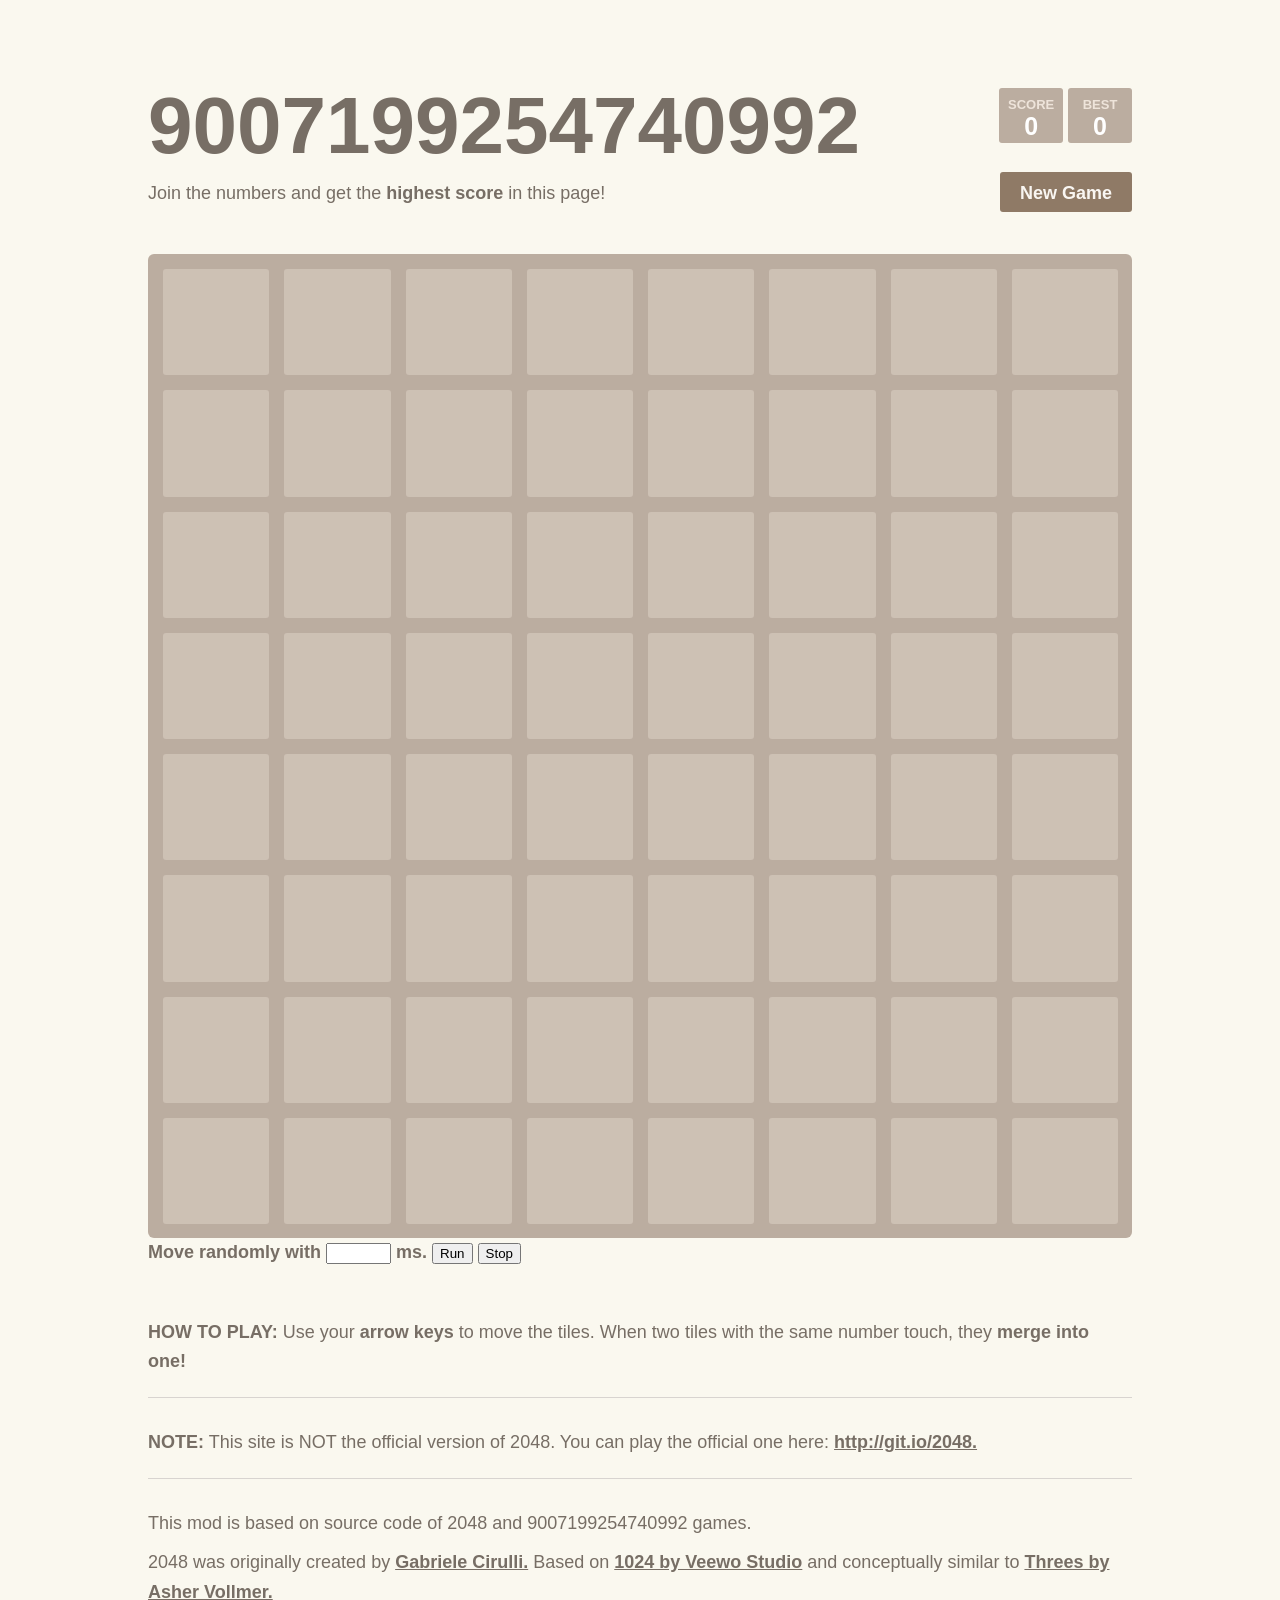
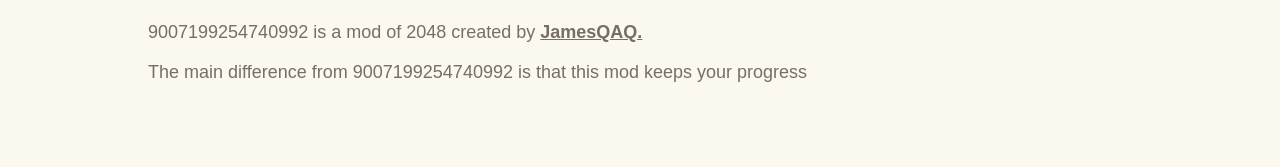
==== commit bc174a68: "Create 2^53 variant" ====
--- a/9007199254740992.html
+++ b/9007199254740992.html
@@ -4,8 +4,7 @@
   <meta charset="utf-8">
   <title>9007199254740992</title>
 
-  <link href="style/size8.css" rel="stylesheet" type="text/css">
-  <link href="style/tiles3.css" rel="stylesheet" type="text/css">
+  <link href="style/9007199254740992.css" rel="stylesheet" type="text/css">
   <link href="style/others.css" rel="stylesheet" type="text/css">
   <link rel="shortcut icon" href="favicon.ico">
   <link rel="apple-touch-icon" href="meta/apple-touch-icon.png">
--- a/style/9007199254740992.css
+++ b/style/9007199254740992.css
@@ -0,0 +1,1555 @@
+@import url(fonts/clear-sans.css);
+html, body {
+  margin: 0;
+  padding: 0;
+  background: #faf8ef;
+  color: #776e65;
+  font-family: "Clear Sans", "Helvetica Neue", Arial, sans-serif;
+  font-size: 18px; }
+
+body {
+  margin: 80px 0; }
+
+.heading:after {
+  content: "";
+  display: block;
+  clear: both; }
+
+h1.title {
+  font-size: 80px;
+  font-weight: bold;
+  margin: 0;
+  display: block;
+  float: left; }
+
+@-webkit-keyframes move-up {
+  0% {
+    top: 25px;
+    opacity: 1; }
+
+  100% {
+    top: -50px;
+    opacity: 0; } }
+@-moz-keyframes move-up {
+  0% {
+    top: 25px;
+    opacity: 1; }
+
+  100% {
+    top: -50px;
+    opacity: 0; } }
+@keyframes move-up {
+  0% {
+    top: 25px;
+    opacity: 1; }
+
+  100% {
+    top: -50px;
+    opacity: 0; } }
+.scores-container {
+  float: right;
+  text-align: right; }
+
+.score-container, .best-container {
+  position: relative;
+  display: inline-block;
+  background: #bbada0;
+  padding: 15px 25px;
+  font-size: 25px;
+  height: 25px;
+  line-height: 47px;
+  font-weight: bold;
+  border-radius: 3px;
+  color: white;
+  margin-top: 8px;
+  text-align: center; }
+  .score-container:after, .best-container:after {
+    position: absolute;
+    width: 100%;
+    top: 10px;
+    left: 0;
+    text-transform: uppercase;
+    font-size: 13px;
+    line-height: 13px;
+    text-align: center;
+    color: #eee4da; }
+  .score-container .score-addition, .best-container .score-addition {
+    position: absolute;
+    right: 30px;
+    color: red;
+    font-size: 25px;
+    line-height: 25px;
+    font-weight: bold;
+    color: rgba(119, 110, 101, 0.9);
+    z-index: 100;
+    -webkit-animation: move-up 600ms ease-in;
+    -moz-animation: move-up 600ms ease-in;
+    animation: move-up 600ms ease-in;
+    -webkit-animation-fill-mode: both;
+    -moz-animation-fill-mode: both;
+    animation-fill-mode: both; }
+
+.score-container:after {
+  content: "Score"; }
+
+.best-container:after {
+  content: "Best"; }
+
+p {
+  margin-top: 0;
+  margin-bottom: 10px;
+  line-height: 1.65; }
+
+a {
+  color: #776e65;
+  font-weight: bold;
+  text-decoration: underline;
+  cursor: pointer; }
+
+strong.important {
+  text-transform: uppercase; }
+
+hr {
+  border: none;
+  border-bottom: 1px solid #d8d4d0;
+  margin-top: 20px;
+  margin-bottom: 30px; }
+
+.container {
+  width: 984px;
+  margin: 0 auto; }
+
+@-webkit-keyframes fade-in {
+  0% {
+    opacity: 0; }
+
+  100% {
+    opacity: 1; } }
+@-moz-keyframes fade-in {
+  0% {
+    opacity: 0; }
+
+  100% {
+    opacity: 1; } }
+@keyframes fade-in {
+  0% {
+    opacity: 0; }
+
+  100% {
+    opacity: 1; } }
+.game-container {
+  margin-top: 40px;
+  position: relative;
+  padding: 15px;
+  cursor: default;
+  -webkit-touch-callout: none;
+  -ms-touch-callout: none;
+  -webkit-user-select: none;
+  -moz-user-select: none;
+  -ms-user-select: none;
+  -ms-touch-action: none;
+  touch-action: none;
+  background: #bbada0;
+  border-radius: 6px;
+  width: 984px;
+  height: 984px;
+  -webkit-box-sizing: border-box;
+  -moz-box-sizing: border-box;
+  box-sizing: border-box; }
+  .game-container .game-message {
+    display: none;
+    position: absolute;
+    top: 0;
+    right: 0;
+    bottom: 0;
+    left: 0;
+    background: rgba(238, 228, 218, 0.5);
+    z-index: 100;
+    text-align: center;
+    -webkit-animation: fade-in 800ms ease 1200ms;
+    -moz-animation: fade-in 800ms ease 1200ms;
+    animation: fade-in 800ms ease 1200ms;
+    -webkit-animation-fill-mode: both;
+    -moz-animation-fill-mode: both;
+    animation-fill-mode: both; }
+    .game-container .game-message p {
+      font-size: 60px;
+      font-weight: bold;
+      height: 60px;
+      line-height: 60px;
+      margin-top: 222px; }
+    .game-container .game-message .lower {
+      display: block;
+      margin-top: 59px; }
+    .game-container .game-message a {
+      display: inline-block;
+      background: #8f7a66;
+      border-radius: 3px;
+      padding: 0 20px;
+      text-decoration: none;
+      color: #f9f6f2;
+      height: 40px;
+      line-height: 42px;
+      margin-left: 9px; }
+      .game-container .game-message a.keep-playing-button {
+        display: none; }
+    .game-container .game-message.game-won {
+      background: rgba(237, 194, 46, 0.5);
+      color: #f9f6f2; }
+      .game-container .game-message.game-won a.keep-playing-button {
+        display: inline-block; }
+    .game-container .game-message.game-won, .game-container .game-message.game-over {
+      display: block; }
+
+.grid-container {
+  position: absolute;
+  z-index: 1; }
+
+.grid-row {
+  margin-bottom: 15px; }
+  .grid-row:last-child {
+    margin-bottom: 0; }
+  .grid-row:after {
+    content: "";
+    display: block;
+    clear: both; }
+
+.grid-cell {
+  width: 106.25px;
+  height: 106.25px;
+  margin-right: 15px;
+  float: left;
+  border-radius: 3px;
+  background: rgba(238, 228, 218, 0.35); }
+  .grid-cell:last-child {
+    margin-right: 0; }
+
+.tile-container {
+  position: absolute;
+  z-index: 2; }
+
+.tile, .tile .tile-inner {
+  width: 107px;
+  height: 107px;
+  line-height: 116.25px; }
+.tile.tile-position-1-1 {
+  -webkit-transform: translate(0px, 0px);
+  -moz-transform: translate(0px, 0px);
+  transform: translate(0px, 0px); }
+.tile.tile-position-1-2 {
+  -webkit-transform: translate(0px, 121px);
+  -moz-transform: translate(0px, 121px);
+  transform: translate(0px, 121px); }
+.tile.tile-position-1-3 {
+  -webkit-transform: translate(0px, 242px);
+  -moz-transform: translate(0px, 242px);
+  transform: translate(0px, 242px); }
+.tile.tile-position-1-4 {
+  -webkit-transform: translate(0px, 363px);
+  -moz-transform: translate(0px, 363px);
+  transform: translate(0px, 363px); }
+.tile.tile-position-1-5 {
+  -webkit-transform: translate(0px, 484px);
+  -moz-transform: translate(0px, 484px);
+  transform: translate(0px, 484px); }
+.tile.tile-position-1-6 {
+  -webkit-transform: translate(0px, 605px);
+  -moz-transform: translate(0px, 605px);
+  transform: translate(0px, 605px); }
+.tile.tile-position-1-7 {
+  -webkit-transform: translate(0px, 726px);
+  -moz-transform: translate(0px, 726px);
+  transform: translate(0px, 726px); }
+.tile.tile-position-1-8 {
+  -webkit-transform: translate(0px, 847px);
+  -moz-transform: translate(0px, 847px);
+  transform: translate(0px, 847px); }
+.tile.tile-position-2-1 {
+  -webkit-transform: translate(121px, 0px);
+  -moz-transform: translate(121px, 0px);
+  transform: translate(121px, 0px); }
+.tile.tile-position-2-2 {
+  -webkit-transform: translate(121px, 121px);
+  -moz-transform: translate(121px, 121px);
+  transform: translate(121px, 121px); }
+.tile.tile-position-2-3 {
+  -webkit-transform: translate(121px, 242px);
+  -moz-transform: translate(121px, 242px);
+  transform: translate(121px, 242px); }
+.tile.tile-position-2-4 {
+  -webkit-transform: translate(121px, 363px);
+  -moz-transform: translate(121px, 363px);
+  transform: translate(121px, 363px); }
+.tile.tile-position-2-5 {
+  -webkit-transform: translate(121px, 484px);
+  -moz-transform: translate(121px, 484px);
+  transform: translate(121px, 484px); }
+.tile.tile-position-2-6 {
+  -webkit-transform: translate(121px, 605px);
+  -moz-transform: translate(121px, 605px);
+  transform: translate(121px, 605px); }
+.tile.tile-position-2-7 {
+  -webkit-transform: translate(121px, 726px);
+  -moz-transform: translate(121px, 726px);
+  transform: translate(121px, 726px); }
+.tile.tile-position-2-8 {
+  -webkit-transform: translate(121px, 847px);
+  -moz-transform: translate(121px, 847px);
+  transform: translate(121px, 847px); }
+.tile.tile-position-3-1 {
+  -webkit-transform: translate(242px, 0px);
+  -moz-transform: translate(242px, 0px);
+  transform: translate(242px, 0px); }
+.tile.tile-position-3-2 {
+  -webkit-transform: translate(242px, 121px);
+  -moz-transform: translate(242px, 121px);
+  transform: translate(242px, 121px); }
+.tile.tile-position-3-3 {
+  -webkit-transform: translate(242px, 242px);
+  -moz-transform: translate(242px, 242px);
+  transform: translate(242px, 242px); }
+.tile.tile-position-3-4 {
+  -webkit-transform: translate(242px, 363px);
+  -moz-transform: translate(242px, 363px);
+  transform: translate(242px, 363px); }
+.tile.tile-position-3-5 {
+  -webkit-transform: translate(242px, 484px);
+  -moz-transform: translate(242px, 484px);
+  transform: translate(242px, 484px); }
+.tile.tile-position-3-6 {
+  -webkit-transform: translate(242px, 605px);
+  -moz-transform: translate(242px, 605px);
+  transform: translate(242px, 605px); }
+.tile.tile-position-3-7 {
+  -webkit-transform: translate(242px, 726px);
+  -moz-transform: translate(242px, 726px);
+  transform: translate(242px, 726px); }
+.tile.tile-position-3-8 {
+  -webkit-transform: translate(242px, 847px);
+  -moz-transform: translate(242px, 847px);
+  transform: translate(242px, 847px); }
+.tile.tile-position-4-1 {
+  -webkit-transform: translate(363px, 0px);
+  -moz-transform: translate(363px, 0px);
+  transform: translate(363px, 0px); }
+.tile.tile-position-4-2 {
+  -webkit-transform: translate(363px, 121px);
+  -moz-transform: translate(363px, 121px);
+  transform: translate(363px, 121px); }
+.tile.tile-position-4-3 {
+  -webkit-transform: translate(363px, 242px);
+  -moz-transform: translate(363px, 242px);
+  transform: translate(363px, 242px); }
+.tile.tile-position-4-4 {
+  -webkit-transform: translate(363px, 363px);
+  -moz-transform: translate(363px, 363px);
+  transform: translate(363px, 363px); }
+.tile.tile-position-4-5 {
+  -webkit-transform: translate(363px, 484px);
+  -moz-transform: translate(363px, 484px);
+  transform: translate(363px, 484px); }
+.tile.tile-position-4-6 {
+  -webkit-transform: translate(363px, 605px);
+  -moz-transform: translate(363px, 605px);
+  transform: translate(363px, 605px); }
+.tile.tile-position-4-7 {
+  -webkit-transform: translate(363px, 726px);
+  -moz-transform: translate(363px, 726px);
+  transform: translate(363px, 726px); }
+.tile.tile-position-4-8 {
+  -webkit-transform: translate(363px, 847px);
+  -moz-transform: translate(363px, 847px);
+  transform: translate(363px, 847px); }
+.tile.tile-position-5-1 {
+  -webkit-transform: translate(484px, 0px);
+  -moz-transform: translate(484px, 0px);
+  transform: translate(484px, 0px); }
+.tile.tile-position-5-2 {
+  -webkit-transform: translate(484px, 121px);
+  -moz-transform: translate(484px, 121px);
+  transform: translate(484px, 121px); }
+.tile.tile-position-5-3 {
+  -webkit-transform: translate(484px, 242px);
+  -moz-transform: translate(484px, 242px);
+  transform: translate(484px, 242px); }
+.tile.tile-position-5-4 {
+  -webkit-transform: translate(484px, 363px);
+  -moz-transform: translate(484px, 363px);
+  transform: translate(484px, 363px); }
+.tile.tile-position-5-5 {
+  -webkit-transform: translate(484px, 484px);
+  -moz-transform: translate(484px, 484px);
+  transform: translate(484px, 484px); }
+.tile.tile-position-5-6 {
+  -webkit-transform: translate(484px, 605px);
+  -moz-transform: translate(484px, 605px);
+  transform: translate(484px, 605px); }
+.tile.tile-position-5-7 {
+  -webkit-transform: translate(484px, 726px);
+  -moz-transform: translate(484px, 726px);
+  transform: translate(484px, 726px); }
+.tile.tile-position-5-8 {
+  -webkit-transform: translate(484px, 847px);
+  -moz-transform: translate(484px, 847px);
+  transform: translate(484px, 847px); }
+.tile.tile-position-6-1 {
+  -webkit-transform: translate(605px, 0px);
+  -moz-transform: translate(605px, 0px);
+  transform: translate(605px, 0px); }
+.tile.tile-position-6-2 {
+  -webkit-transform: translate(605px, 121px);
+  -moz-transform: translate(605px, 121px);
+  transform: translate(605px, 121px); }
+.tile.tile-position-6-3 {
+  -webkit-transform: translate(605px, 242px);
+  -moz-transform: translate(605px, 242px);
+  transform: translate(605px, 242px); }
+.tile.tile-position-6-4 {
+  -webkit-transform: translate(605px, 363px);
+  -moz-transform: translate(605px, 363px);
+  transform: translate(605px, 363px); }
+.tile.tile-position-6-5 {
+  -webkit-transform: translate(605px, 484px);
+  -moz-transform: translate(605px, 484px);
+  transform: translate(605px, 484px); }
+.tile.tile-position-6-6 {
+  -webkit-transform: translate(605px, 605px);
+  -moz-transform: translate(605px, 605px);
+  transform: translate(605px, 605px); }
+.tile.tile-position-6-7 {
+  -webkit-transform: translate(605px, 726px);
+  -moz-transform: translate(605px, 726px);
+  transform: translate(605px, 726px); }
+.tile.tile-position-6-8 {
+  -webkit-transform: translate(605px, 847px);
+  -moz-transform: translate(605px, 847px);
+  transform: translate(605px, 847px); }
+.tile.tile-position-7-1 {
+  -webkit-transform: translate(726px, 0px);
+  -moz-transform: translate(726px, 0px);
+  transform: translate(726px, 0px); }
+.tile.tile-position-7-2 {
+  -webkit-transform: translate(726px, 121px);
+  -moz-transform: translate(726px, 121px);
+  transform: translate(726px, 121px); }
+.tile.tile-position-7-3 {
+  -webkit-transform: translate(726px, 242px);
+  -moz-transform: translate(726px, 242px);
+  transform: translate(726px, 242px); }
+.tile.tile-position-7-4 {
+  -webkit-transform: translate(726px, 363px);
+  -moz-transform: translate(726px, 363px);
+  transform: translate(726px, 363px); }
+.tile.tile-position-7-5 {
+  -webkit-transform: translate(726px, 484px);
+  -moz-transform: translate(726px, 484px);
+  transform: translate(726px, 484px); }
+.tile.tile-position-7-6 {
+  -webkit-transform: translate(726px, 605px);
+  -moz-transform: translate(726px, 605px);
+  transform: translate(726px, 605px); }
+.tile.tile-position-7-7 {
+  -webkit-transform: translate(726px, 726px);
+  -moz-transform: translate(726px, 726px);
+  transform: translate(726px, 726px); }
+.tile.tile-position-7-8 {
+  -webkit-transform: translate(726px, 847px);
+  -moz-transform: translate(726px, 847px);
+  transform: translate(726px, 847px); }
+.tile.tile-position-8-1 {
+  -webkit-transform: translate(847px, 0px);
+  -moz-transform: translate(847px, 0px);
+  transform: translate(847px, 0px); }
+.tile.tile-position-8-2 {
+  -webkit-transform: translate(847px, 121px);
+  -moz-transform: translate(847px, 121px);
+  transform: translate(847px, 121px); }
+.tile.tile-position-8-3 {
+  -webkit-transform: translate(847px, 242px);
+  -moz-transform: translate(847px, 242px);
+  transform: translate(847px, 242px); }
+.tile.tile-position-8-4 {
+  -webkit-transform: translate(847px, 363px);
+  -moz-transform: translate(847px, 363px);
+  transform: translate(847px, 363px); }
+.tile.tile-position-8-5 {
+  -webkit-transform: translate(847px, 484px);
+  -moz-transform: translate(847px, 484px);
+  transform: translate(847px, 484px); }
+.tile.tile-position-8-6 {
+  -webkit-transform: translate(847px, 605px);
+  -moz-transform: translate(847px, 605px);
+  transform: translate(847px, 605px); }
+.tile.tile-position-8-7 {
+  -webkit-transform: translate(847px, 726px);
+  -moz-transform: translate(847px, 726px);
+  transform: translate(847px, 726px); }
+.tile.tile-position-8-8 {
+  -webkit-transform: translate(847px, 847px);
+  -moz-transform: translate(847px, 847px);
+  transform: translate(847px, 847px); }
+
+.tile {
+  position: absolute;
+  -webkit-transition: 100ms ease-in-out;
+  -moz-transition: 100ms ease-in-out;
+  transition: 100ms ease-in-out;
+  -webkit-transition-property: -webkit-transform;
+  -moz-transition-property: -moz-transform;
+  transition-property: transform; }
+  .tile .tile-inner {
+    border-radius: 3px;
+    background: #eee4da;
+    text-align: center;
+    font-weight: bold;
+    z-index: 10;
+    font-size: 55px; }
+  .tile.tile-2 .tile-inner {
+    background: #eee4da;
+    box-shadow: 0 0 30px 10px rgba(243, 215, 116, 0), inset 0 0 0 1px rgba(255, 255, 255, 0); }
+  .tile.tile-4 .tile-inner {
+    background: #ede0c8;
+    box-shadow: 0 0 30px 10px rgba(243, 215, 116, 0), inset 0 0 0 1px rgba(255, 255, 255, 0); }
+  .tile.tile-8 .tile-inner {
+    color: #f9f6f2;
+    background: #f2b179; }
+  .tile.tile-16 .tile-inner {
+    color: #f9f6f2;
+    background: #f59563; }
+  .tile.tile-32 .tile-inner {
+    color: #f9f6f2;
+    background: #f67c5f; }
+  .tile.tile-64 .tile-inner {
+    color: #f9f6f2;
+    background: #f65e3b; }
+  .tile.tile-128 .tile-inner {
+    color: #f9f6f2;
+    background: #edcf72;
+    box-shadow: 0 0 30px 10px rgba(243, 215, 116, 0.2381), inset 0 0 0 1px rgba(255, 255, 255, 0.14286);
+    font-size: 45px; }
+    @media screen and (max-width: 480px) {
+      .tile.tile-128 .tile-inner {
+        font-size: 25px; } }
+  .tile.tile-256 .tile-inner {
+    color: #f9f6f2;
+    background: #edcc61;
+    box-shadow: 0 0 30px 10px rgba(243, 215, 116, 0.31746), inset 0 0 0 1px rgba(255, 255, 255, 0.19048);
+    font-size: 45px; }
+    @media screen and (max-width: 480px) {
+      .tile.tile-256 .tile-inner {
+        font-size: 25px; } }
+  .tile.tile-512 .tile-inner {
+    color: #f9f6f2;
+    background: #edc850;
+    box-shadow: 0 0 30px 10px rgba(243, 215, 116, 0.39683), inset 0 0 0 1px rgba(255, 255, 255, 0.2381);
+    font-size: 45px; }
+    @media screen and (max-width: 480px) {
+      .tile.tile-512 .tile-inner {
+        font-size: 25px; } }
+  .tile.tile-1024 .tile-inner {
+    color: #f9f6f2;
+    background: #edc53f;
+    box-shadow: 0 0 30px 10px rgba(243, 215, 116, 0.47619), inset 0 0 0 1px rgba(255, 255, 255, 0.28571);
+    font-size: 35px; }
+    @media screen and (max-width: 480px) {
+      .tile.tile-1024 .tile-inner {
+        font-size: 15px; } }
+  .tile.tile-2048 .tile-inner {
+    color: #f9f6f2;
+    background: #edc22e;
+    box-shadow: 0 0 30px 10px rgba(243, 215, 116, 0.55556), inset 0 0 0 1px rgba(255, 255, 255, 0.33333);
+    font-size: 35px; }
+    @media screen and (max-width: 480px) {
+      .tile.tile-2048 .tile-inner {
+        font-size: 15px; } }
+  .tile.tile-4096 .tile-inner {
+    color: #f9f6f2;
+    background: rgba(163, 73, 164, 0.5);
+    box-shadow: 0 0 30px 10px rgba(243, 215, 116, 0.63556), inset 0 0 0 1px rgba(255, 255, 255, 0.33333);
+    font-size: 35px; }
+    @media screen and (max-width: 480px) {
+      .tile.tile-4096 .tile-inner {
+        font-size: 15px; } }
+  .tile.tile-8192 .tile-inner {
+    color: #f9f6f2;
+    background: rgba(163, 73, 164, 0.7);
+    box-shadow: 0 0 30px 10px rgba(243, 215, 116, 0.71556), inset 0 0 0 1px rgba(255, 255, 255, 0.33333);
+    font-size: 35px; }
+    @media screen and (max-width: 480px) {
+      .tile.tile-8192 .tile-inner {
+        font-size: 15px; } }
+  .tile.tile-16384 .tile-inner {
+    color: #f9f6f2;
+    background: rgba(163, 73, 164, 0.8);
+    box-shadow: 0 0 30px 10px rgba(243, 215, 116, 0.79556), inset 0 0 0 1px rgba(255, 255, 255, 0.33333);
+    font-size: 30px; }
+    @media screen and (max-width: 480px) {
+      .tile.tile-16384 .tile-inner {
+        font-size: 10px; } }
+  .tile.tile-32768 .tile-inner {
+    color: #f9f6f2;
+    background: rgba(163, 73, 164, 0.9);
+    box-shadow: 0 0 30px 10px rgba(243, 215, 116, 0.79556), inset 0 0 0 1px rgba(255, 255, 255, 0.33333);
+    font-size: 30px; }
+    @media screen and (max-width: 480px) {
+      .tile.tile-32768 .tile-inner {
+        font-size: 10px; } }
+  .tile.tile-65536 .tile-inner {
+    color: #f9f6f2;
+    background: rgba(163, 73, 164, 1.0);
+    box-shadow: 0 0 30px 10px rgba(243, 215, 116, 0.79556), inset 0 0 0 1px rgba(255, 255, 255, 0.33333);
+    font-size: 30px; }
+    @media screen and (max-width: 480px) {
+      .tile.tile-65536 .tile-inner {
+        font-size: 10px; } }
+  .tile.tile-131072 .tile-inner {
+    color: #f9f6f2;
+    background: rgba(63, 72, 204, 0.6);
+    box-shadow: 0 0 30px 10px rgba(243, 215, 116, 0.87556), inset 0 0 0 1px rgba(255, 255, 255, 0.33333);
+    font-size: 30px; }
+    @media screen and (max-width: 480px) {
+      .tile.tile-131072 .tile-inner {
+        font-size: 10px; } }
+  .tile.tile-262144 .tile-inner {
+    color: #f9f6f2;
+    background: rgba(63, 72, 204, 0.7);
+    box-shadow: 0 0 30px 10px rgba(243, 215, 116, 0.87556), inset 0 0 0 1px rgba(255, 255, 255, 0.33333);
+    font-size: 30px; }
+    @media screen and (max-width: 480px) {
+      .tile.tile-262144 .tile-inner {
+        font-size: 10px; } }
+  .tile.tile-524288 .tile-inner {
+    color: #f9f6f2;
+    background: rgba(63, 72, 204, 0.8);
+    box-shadow: 0 0 30px 10px rgba(243, 215, 116, 0.87556), inset 0 0 0 1px rgba(255, 255, 255, 0.33333);
+    font-size: 30px; }
+    @media screen and (max-width: 480px) {
+      .tile.tile-524288 .tile-inner {
+        font-size: 10px; } }
+  .tile.tile-1048576 .tile-inner {
+    color: #f9f6f2;
+    background: rgba(63, 72, 204, 0.9);
+    box-shadow: 0 0 30px 10px rgba(243, 215, 116, 0.87556), inset 0 0 0 1px rgba(255, 255, 255, 0.33333);
+    font-size: 23px; }
+    @media screen and (max-width: 480px) {
+      .tile.tile-1048576 .tile-inner {
+        font-size: 5px; } }
+  .tile.tile-2097152 .tile-inner {
+    color: #f9f6f2;
+    background: rgba(63, 72, 204, 1.0);
+    box-shadow: 0 0 30px 10px rgba(243, 215, 116, 0.87556), inset 0 0 0 1px rgba(255, 255, 255, 0.33333);
+    font-size: 23px; }
+    @media screen and (max-width: 480px) {
+      .tile.tile-2097152 .tile-inner {
+        font-size: 5px; } }
+  .tile.tile-4194304 .tile-inner {
+    color: #f9f6f2;
+    background: rgba(0, 0, 0, 0.55);
+    box-shadow: 0 0 30px 10px rgba(243, 215, 116, 0.92556), inset 0 0 0 1px rgba(255, 255, 255, 0.33333);
+    font-size: 23px; }
+    @media screen and (max-width: 480px) {
+      .tile.tile-4194304 .tile-inner {
+        font-size: 5px; } }
+  .tile.tile-8388608 .tile-inner {
+    color: #f9f6f2;
+    background: rgba(0, 0, 0, 0.60);
+    box-shadow: 0 0 30px 10px rgba(243, 215, 116, 0.92556), inset 0 0 0 1px rgba(255, 255, 255, 0.33333);
+    font-size: 23px; }
+    @media screen and (max-width: 480px) {
+      .tile.tile-8388608 .tile-inner {
+        font-size: 5px; } }
+  .tile.tile-16777216 .tile-inner {
+    color: #f9f6f2;
+    background: rgba(0, 0, 0, 0.65);
+    box-shadow: 0 0 30px 10px rgba(243, 215, 116, 0.92556), inset 0 0 0 1px rgba(255, 255, 255, 0.33333);
+    font-size: 20px; }
+    @media screen and (max-width: 480px) {
+      .tile.tile-16777216 .tile-inner {
+        font-size: 5px; } }
+  .tile.tile-33554432 .tile-inner {
+    color: #f9f6f2;
+    background: rgba(0, 0, 0, 0.70);
+    box-shadow: 0 0 30px 10px rgba(243, 215, 116, 0.95556), inset 0 0 0 1px rgba(255, 255, 255, 0.33333);
+    font-size: 20px; }
+    @media screen and (max-width: 480px) {
+      .tile.tile-33554432 .tile-inner {
+        font-size: 5px; } }
+  .tile.tile-67108864 .tile-inner {
+    color: #f9f6f2;
+    background: rgba(0, 0, 0, 0.75);
+    box-shadow: 0 0 30px 10px rgba(243, 215, 116, 0.95556), inset 0 0 0 1px rgba(255, 255, 255, 0.33333);
+    font-size: 20px; }
+    @media screen and (max-width: 480px) {
+      .tile.tile-67108864 .tile-inner {
+        font-size: 5px; } }
+  .tile.tile-134217728 .tile-inner {
+    color: #f9f6f2;
+    background: rgba(0, 0, 0, 0.80);
+    box-shadow: 0 0 30px 10px rgba(243, 215, 116, 0.95556), inset 0 0 0 1px rgba(255, 255, 255, 0.33333);
+    font-size: 18px; }
+    @media screen and (max-width: 480px) {
+      .tile.tile-134217728 .tile-inner {
+        font-size: 5px; } }
+  .tile.tile-268435456 .tile-inner {
+    color: #f9f6f2;
+    background: rgba(0, 0, 0, 0.85);
+    box-shadow: 0 0 30px 10px rgba(243, 215, 116, 1.0), inset 0 0 0 1px rgba(255, 255, 255, 0.33333);
+    font-size: 18px; }
+    @media screen and (max-width: 480px) {
+      .tile.tile-268435456 .tile-inner {
+        font-size: 5px; } }
+  .tile.tile-536870912 .tile-inner {
+    color: #f9f6f2;
+    background: rgba(0, 0, 0, 0.90);
+    box-shadow: 0 0 30px 10px rgba(243, 215, 116, 1.0), inset 0 0 0 1px rgba(255, 255, 255, 0.33333);
+    font-size: 18px; }
+    @media screen and (max-width: 480px) {
+      .tile.tile-536870912 .tile-inner {
+        font-size: 5px; } }
+  .tile.tile-1073741824 .tile-inner {
+    color: #f9f6f2;
+    background: rgba(0, 0, 0, 0.95);
+    box-shadow: 0 0 30px 10px rgba(243, 215, 116, 1.0), inset 0 0 0 1px rgba(255, 255, 255, 0.33333);
+    font-size: 16px; }
+    @media screen and (max-width: 480px) {
+      .tile.tile-1073741824 .tile-inner {
+        font-size: 5px; } }
+  .tile.tile-2147483648 .tile-inner {
+    color: #f9f6f2;
+    background: rgb(237, 28, 36);
+    box-shadow: 0 0 30px 10px rgba(237, 28, 36, 1.0), inset 0 0 0 1px rgba(255, 255, 255, 0.33333);
+    font-size: 16px; }
+    @media screen and (max-width: 480px) {
+      .tile.tile-2147483648 .tile-inner {
+        font-size: 5px; } }
+  .tile.tile-4294967296 .tile-inner {
+    color: #f9f6f2;
+    background: rgb(57, 255, 1);
+    box-shadow: 0 0 30px 10px rgba(0, 255, 42, 1.0), inset 0 0 0 1px rgba(255, 255, 255, 0.33333);
+    font-size: 16px; }
+    @media screen and (max-width: 480px) {
+      .tile.tile-4294967296 .tile-inner {
+        font-size: 5px; } }
+  .tile.tile-8589934592 .tile-inner {
+    color: #f9f6f2;
+    background: rgb(0, 194, 255);
+    box-shadow: 0 0 30px 10px rgba(0, 191, 255, 1.0), inset 0 0 0 1px rgba(255, 255, 255, 0.33333);
+    font-size: 16px; }
+    @media screen and (max-width: 480px) {
+      .tile.tile-8589934592 .tile-inner {
+        font-size: 5px; } }
+  .tile.tile-17179869184 .tile-inner {
+    color: #f9f6f2;
+    background: rgb(0, 255, 196);
+    box-shadow: 0 0 30px 10px rgba(0, 255, 204, 1.0), inset 0 0 0 1px rgba(255, 255, 255, 0.33333);
+    font-size: 15px; }
+    @media screen and (max-width: 480px) {
+      .tile.tile-17179869184 .tile-inner {
+        font-size: 5px; } }
+  .tile.tile-34359738368 .tile-inner {
+    color: #f9f6f2;
+    background: rgb(1, 216, 165);
+    box-shadow: 0 0 30px 10px rgba(0, 232, 179, 1.0), inset 0 0 0 1px rgba(255, 255, 255, 0.33333);
+    font-size: 15px; }
+    @media screen and (max-width: 480px) {
+      .tile.tile-34359738368 .tile-inner {
+        font-size: 5px; } }
+  .tile.tile-68719476736 .tile-inner {
+    color: #f9f6f2;
+    background: rgb(1, 181, 139);
+    box-shadow: 0 0 30px 10px rgba(0, 181, 138, 1.0), inset 0 0 0 1px rgba(255, 255, 255, 0.33333);
+    font-size: 15px; }
+    @media screen and (max-width: 480px) {
+      .tile.tile-68719476736 .tile-inner {
+        font-size: 5px; } }
+  .tile.tile-137438953472 .tile-inner {
+    color: #f9f6f2;
+    background: rgb(1, 154, 118);
+    box-shadow: 0 0 30px 10px rgba(0, 181, 138, 1.0), inset 0 0 0 1px rgba(255, 255, 255, 0.33333);
+    font-size: 14px; }
+    @media screen and (max-width: 480px) {
+      .tile.tile-137438953472 .tile-inner {
+        font-size: 5px; } }
+  .tile.tile-274877906944 .tile-inner {
+    color: #f9f6f2;
+    background: rgb(1, 107, 84);
+    box-shadow: 0 0 30px 10px rgba(0, 181, 138, 1.0), inset 0 0 0 1px rgba(255, 255, 255, 0.33333);
+    font-size: 14px; }
+    @media screen and (max-width: 480px) {
+      .tile.tile-274877906944 .tile-inner {
+        font-size: 5px; } }
+  .tile.tile-549755813888 .tile-inner {
+    color: #f9f6f2;
+    background: rgb(0, 97, 76);
+    box-shadow: 0 0 30px 10px rgba(0, 181, 138, 1.0), inset 0 0 0 1px rgba(255, 255, 255, 0.33333);
+    font-size: 14px; }
+    @media screen and (max-width: 480px) {
+      .tile.tile-549755813888 .tile-inner {
+        font-size: 5px; } }
+  .tile.tile-1099511627776 .tile-inner {
+    color: #f9f6f2;
+    background: rgb(1, 72, 57);
+    box-shadow: 0 0 30px 10px rgba(0, 181, 138, 1.0), inset 0 0 0 1px rgba(255, 255, 255, 0.33333);
+    font-size: 13px; }
+    @media screen and (max-width: 480px) {
+      .tile.tile-1099511627776 .tile-inner {
+        font-size: 5px; } }
+  .tile.tile-2199023255552 .tile-inner {
+    color: #f9f6f2;
+    background: rgb(60, 0, 73);
+    box-shadow: 0 0 30px 10px rgba(198, 0, 198, 1.0), inset 0 0 0 1px rgba(255, 255, 255, 0.33333);
+    font-size: 13px; }
+    @media screen and (max-width: 480px) {
+      .tile.tile-2199023255552 .tile-inner {
+        font-size: 5px; } }
+  .tile.tile-4398046511104 .tile-inner {
+    color: #f9f6f2;
+    background: rgb(98, 0, 119);
+    box-shadow: 0 0 30px 10px rgba(198, 0, 198, 1.0), inset 0 0 0 1px rgba(255, 255, 255, 0.33333);
+    font-size: 13px; }
+    @media screen and (max-width: 480px) {
+      .tile.tile-4398046511104 .tile-inner {
+        font-size: 5px; } }
+  .tile.tile-8796093022208 .tile-inner {
+    color: #f9f6f2;
+    background: rgb(140, 0, 170);
+    box-shadow: 0 0 30px 10px rgba(202, 0, 202, 1.0), inset 0 0 0 1px rgba(255, 255, 255, 0.33333);
+    font-size: 13px; }
+    @media screen and (max-width: 480px) {
+      .tile.tile-8796093022208 .tile-inner {
+        font-size: 5px; } }
+  .tile.tile-17592186044416 .tile-inner {
+    color: #f9f6f2;
+    background: rgb(199, 0, 178);
+    box-shadow: 0 0 30px 10px rgba(255, 0, 235, 1.0), inset 0 0 0 1px rgba(255, 255, 255, 0.33333);
+    font-size: 12px; }
+    @media screen and (max-width: 480px) {
+      .tile.tile-17592186044416 .tile-inner {
+        font-size: 5px; } }
+  .tile.tile-35184372088832 .tile-inner {
+    color: #f9f6f2;
+    background: rgb(255, 0, 228);
+    box-shadow: 0 0 30px 10px rgba(255, 0, 235, 1.0), inset 0 0 0 1px rgba(255, 255, 255, 0.33333);
+    font-size: 12px; }
+    @media screen and (max-width: 480px) {
+      .tile.tile-35184372088832 .tile-inner {
+        font-size: 5px; } }
+  .tile.tile-70368744177664 .tile-inner {
+    color: #f9f6f2;
+    background: rgb(255, 31, 255);
+    box-shadow: 0 0 30px 10px rgba(255, 4, 255, 1.0), inset 0 0 0 1px rgba(255, 255, 255, 0.33333);
+    font-size: 12px; }
+    @media screen and (max-width: 480px) {
+      .tile.tile-70368744177664 .tile-inner {
+        font-size: 5px; } }
+  .tile.tile-140737488355328 .tile-inner {
+    color: #f9f6f2;
+    background: rgb(255, 79, 255);
+    box-shadow: 0 0 30px 10px rgba(255, 32, 255, 1.0), inset 0 0 0 1px rgba(255, 255, 255, 0.33333);
+    font-size: 11.5px; }
+    @media screen and (max-width: 480px) {
+      .tile.tile-140737488355328 .tile-inner {
+        font-size: 5px; } }
+  .tile.tile-281474976710656 .tile-inner {
+    color: #f9f6f2;
+    background: rgb(255, 127, 255);
+    box-shadow: 0 0 30px 10px rgba(255, 81, 255, 1.0), inset 0 0 0 1px rgba(255, 255, 255, 0.33333);
+    font-size: 11.5px; }
+    @media screen and (max-width: 480px) {
+      .tile.tile-281474976710656 .tile-inner {
+        font-size: 5px; } }
+  .tile.tile-562949953421312 .tile-inner {
+    color: #f9f6f2;
+    background: rgb(255, 160, 255);
+    box-shadow: 0 0 30px 10px rgba(255, 202, 255, 1.0), inset 0 0 0 1px rgba(255, 255, 255, 0.33333);
+    font-size: 11.5px; }
+    @media screen and (max-width: 480px) {
+      .tile.tile-562949953421312 .tile-inner {
+        font-size: 5px; } }
+  .tile.tile-1125899906842624 .tile-inner {
+    color: #f9f6f2;
+    background: rgb(255, 175, 255);
+    box-shadow: 0 0 30px 10px rgba(255, 238, 255, 1.0), inset 0 0 0 1px rgba(255, 255, 255, 0.33333);
+    font-size: 11px; }
+    @media screen and (max-width: 480px) {
+      .tile.tile-1125899906842624 .tile-inner {
+        font-size: 5px; } }
+  .tile.tile-2251799813685248 .tile-inner {
+    color: #f9f6f2;
+    background: rgb(255, 191, 255);
+    box-shadow: 0 0 30px 10px rgba(255, 255, 255, 1.0), inset 0 0 0 1px rgba(255, 255, 255, 0.33333);
+    font-size: 11px; }
+    @media screen and (max-width: 480px) {
+      .tile.tile-2251799813685248 .tile-inner {
+        font-size: 5px; } }
+  .tile.tile-4503599627370496 .tile-inner {
+    color: #f9f6f2;
+    background: rgb(255, 207, 255);
+    box-shadow: 0 0 30px 10px rgba(255, 255, 255, 1.0), inset 0 0 0 1px rgba(255, 255, 255, 0.33333);
+    font-size: 11px; }
+    @media screen and (max-width: 480px) {
+      .tile.tile-4503599627370496 .tile-inner {
+        font-size: 5px; } }
+  .tile.tile-9007199254740992 .tile-inner {
+    color: #f9f6f2;
+    background: rgb(255, 255, 255);
+    box-shadow: 0 0 30px 10px rgba(255, 255, 255, 1.0), inset 0 0 0 1px rgba(255, 255, 255, 0.33333);
+    font-size: 11px; }
+    @media screen and (max-width: 480px) {
+      .tile.tile-9007199254740992 .tile-inner {
+        font-size: 5px; } }
+  .tile.tile-18014398509481984 .tile-inner {
+    color: #000000;
+    background: rgb(205, 254, 205);
+    box-shadow: 0 0 30px 10px rgba(225, 255, 225, 1.0), inset 0 0 0 1px rgba(255, 255, 255, 0.33333);
+    font-size: 10px; }
+    @media screen and (max-width: 480px) {
+      .tile.tile-18014398509481984 .tile-inner {
+        font-size: 4px; } }
+  .tile.tile-36028797018963970 .tile-inner {
+    color: #000000;
+    background: rgb(85, 254, 85);
+    box-shadow: 0 0 30px 10px rgba(203, 255, 203, 1.0), inset 0 0 0 1px rgba(255, 255, 255, 0.33333);
+    font-size: 10px; }
+    @media screen and (max-width: 480px) {
+      .tile.tile-36028797018963970 .tile-inner {
+        font-size: 4px; } }
+  .tile.tile-72057594037927940 .tile-inner {
+    color: #000000;
+    background: rgb(1, 255, 2);
+    box-shadow: 0 0 30px 10px rgba(203, 255, 203, 1.0), inset 0 0 0 1px rgba(255, 255, 255, 0.33333);
+    font-size: 10px; }
+    @media screen and (max-width: 480px) {
+      .tile.tile-72057594037927940 .tile-inner {
+        font-size: 4px; } }
+  .tile.tile-144115188075855870 .tile-inner {
+    color: #000000;
+    background: rgb(1, 203, 1);
+    box-shadow: 0 0 30px 10px rgba(203, 255, 203, 1.0), inset 0 0 0 1px rgba(255, 255, 255, 0.33333);
+    font-size: 9px; }
+    @media screen and (max-width: 480px) {
+      .tile.tile-144115188075855870 .tile-inner {
+        font-size: 3px; } }
+  .tile.tile-288230376151711740 .tile-inner {
+    color: #000000;
+    background: rgb(1, 153, 1);
+    box-shadow: 0 0 30px 10px rgba(194, 255, 194, 1.0), inset 0 0 0 1px rgba(255, 255, 255, 0.33333);
+    font-size: 9px; }
+    @media screen and (max-width: 480px) {
+      .tile.tile-288230376151711740 .tile-inner {
+        font-size: 3px; } }
+  .tile.tile-576460752303423500 .tile-inner {
+    color: #000000;
+    background: rgb(1, 102, 0);
+    box-shadow: 0 0 30px 10px rgba(192, 255, 192, 1.0), inset 0 0 0 1px rgba(255, 255, 255, 0.33333);
+    font-size: 9px; }
+    @media screen and (max-width: 480px) {
+      .tile.tile-576460752303423500 .tile-inner {
+        font-size: 3px; } }
+  .tile.tile-1152921504606847000 .tile-inner {
+    color: #000000;
+    background: rgb(104, 0, 2);
+    box-shadow: 0 0 30px 10px rgba(255, 0, 0, 1.0), inset 0 0 0 1px rgba(255, 255, 255, 0.33333);
+    font-size: 9px; }
+    @media screen and (max-width: 480px) {
+      .tile.tile-1152921504606847000 .tile-inner {
+        font-size: 2px; } }
+  .tile.tile-2305843009213694000 .tile-inner {
+    color: #000000;
+    background: rgb(138, 0, 1);
+    box-shadow: 0 0 30px 10px rgba(255, 18, 18, 1.0), inset 0 0 0 1px rgba(255, 255, 255, 0.33333);
+    font-size: 9px; }
+    @media screen and (max-width: 480px) {
+      .tile.tile-2305843009213694000 .tile-inner {
+        font-size: 2px; } }
+  .tile.tile-4611686018427388000 .tile-inner {
+    color: #000000;
+    background: rgb(187, 0, 1);
+    box-shadow: 0 0 30px 10px rgba(255, 47, 47, 1.0), inset 0 0 0 1px rgba(255, 255, 255, 0.33333);
+    font-size: 9px; }
+    @media screen and (max-width: 480px) {
+      .tile.tile-4611686018427388000 .tile-inner {
+        font-size: 2px; } }
+  .tile.tile-9223372036854776000 .tile-inner {
+    color: #000000;
+    background: rgb(255, 0, 1);
+    box-shadow: 0 0 30px 10px rgba(255, 71, 71, 1.0), inset 0 0 0 1px rgba(255, 255, 255, 0.33333);
+    font-size: 9px; }
+    @media screen and (max-width: 480px) {
+      .tile.tile-9223372036854776000 .tile-inner {
+        font-size: 2px; } }
+  .tile.tile-18446744073709552000 .tile-inner {
+    color: #ffff00;
+    background: rgb(255, 0, 129);
+    box-shadow: 0 0 30px 10px rgba(255, 0, 110, 1.0), inset 0 0 0 1px rgba(255, 255, 255, 0.33333);
+    font-size: 8px; }
+    @media screen and (max-width: 480px) {
+      .tile.tile-18446744073709552000 .tile-inner {
+        font-size: 1px; } }
+  .tile.tile-36893488147419103000 .tile-inner {
+    color: #ffff00;
+    background: rgb(255, 0, 255);
+    box-shadow: 0 0 30px 10px rgba(255, 0, 255, 1.0), inset 0 0 0 1px rgba(255, 255, 255, 0.33333);
+    font-size: 8px; }
+    @media screen and (max-width: 480px) {
+      .tile.tile-36893488147419103000 .tile-inner {
+        font-size: 1px; } }
+  .tile.tile-73786976294838210000 .tile-inner {
+    color: #ff8000;
+    background: rgb(129, 0, 255);
+    box-shadow: 0 0 30px 10px rgba(131, 0, 255, 1.0), inset 0 0 0 1px rgba(255, 255, 255, 0.33333);
+    font-size: 8px; }
+    @media screen and (max-width: 480px) {
+      .tile.tile-73786976294838210000 .tile-inner {
+        font-size: 1px; } }
+  .tile.tile-147573952589676410000 .tile-inner {
+    color: #ff8000;
+    background: rgb(2, 0, 255);
+    box-shadow: 0 0 30px 10px rgba(0, 6, 255, 1.0), inset 0 0 0 1px rgba(255, 255, 255, 0.33333);
+    font-size: 7px; }
+    @media screen and (max-width: 480px) {
+      .tile.tile-147573952589676410000 .tile-inner {
+        font-size: 1px; } }
+  .tile.tile-295147905179352830000 .tile-inner {
+    color: #ff0000;
+    background: rgb(2, 0, 161);
+    box-shadow: 0 0 30px 10px rgba(0, 3, 171, 1.0), inset 0 0 0 1px rgba(255, 255, 255, 0.33333);
+    font-size: 7px; }
+    @media screen and (max-width: 480px) {
+      .tile.tile-295147905179352830000 .tile-inner {
+        font-size: 1px; } }
+  .tile.tile-590295810358705700000 .tile-inner {
+    color: #ff0000;
+    background: rgb(129, 128, 255);
+    box-shadow: 0 0 30px 10px rgba(128, 128, 255, 1.0), inset 0 0 0 1px rgba(255, 255, 255, 0.33333);
+    font-size: 7px; }
+    @media screen and (max-width: 480px) {
+      .tile.tile-590295810358705700000 .tile-inner {
+        font-size: 1px; } }
+
+@-webkit-keyframes appear {
+  0% {
+    opacity: 0;
+    -webkit-transform: scale(0);
+    -moz-transform: scale(0);
+    transform: scale(0); }
+
+  100% {
+    opacity: 1;
+    -webkit-transform: scale(1);
+    -moz-transform: scale(1);
+    transform: scale(1); } }
+@-moz-keyframes appear {
+  0% {
+    opacity: 0;
+    -webkit-transform: scale(0);
+    -moz-transform: scale(0);
+    transform: scale(0); }
+
+  100% {
+    opacity: 1;
+    -webkit-transform: scale(1);
+    -moz-transform: scale(1);
+    transform: scale(1); } }
+@keyframes appear {
+  0% {
+    opacity: 0;
+    -webkit-transform: scale(0);
+    -moz-transform: scale(0);
+    transform: scale(0); }
+
+  100% {
+    opacity: 1;
+    -webkit-transform: scale(1);
+    -moz-transform: scale(1);
+    transform: scale(1); } }
+.tile-new .tile-inner {
+  -webkit-animation: appear 200ms ease 100ms;
+  -moz-animation: appear 200ms ease 100ms;
+  animation: appear 200ms ease 100ms;
+  -webkit-animation-fill-mode: backwards;
+  -moz-animation-fill-mode: backwards;
+  animation-fill-mode: backwards; }
+
+@-webkit-keyframes pop {
+  0% {
+    -webkit-transform: scale(0);
+    -moz-transform: scale(0);
+    transform: scale(0); }
+
+  50% {
+    -webkit-transform: scale(1.2);
+    -moz-transform: scale(1.2);
+    transform: scale(1.2); }
+
+  100% {
+    -webkit-transform: scale(1);
+    -moz-transform: scale(1);
+    transform: scale(1); } }
+@-moz-keyframes pop {
+  0% {
+    -webkit-transform: scale(0);
+    -moz-transform: scale(0);
+    transform: scale(0); }
+
+  50% {
+    -webkit-transform: scale(1.2);
+    -moz-transform: scale(1.2);
+    transform: scale(1.2); }
+
+  100% {
+    -webkit-transform: scale(1);
+    -moz-transform: scale(1);
+    transform: scale(1); } }
+@keyframes pop {
+  0% {
+    -webkit-transform: scale(0);
+    -moz-transform: scale(0);
+    transform: scale(0); }
+
+  50% {
+    -webkit-transform: scale(1.2);
+    -moz-transform: scale(1.2);
+    transform: scale(1.2); }
+
+  100% {
+    -webkit-transform: scale(1);
+    -moz-transform: scale(1);
+    transform: scale(1); } }
+.tile-merged .tile-inner {
+  z-index: 20;
+  -webkit-animation: pop 200ms ease 100ms;
+  -moz-animation: pop 200ms ease 100ms;
+  animation: pop 200ms ease 100ms;
+  -webkit-animation-fill-mode: backwards;
+  -moz-animation-fill-mode: backwards;
+  animation-fill-mode: backwards; }
+
+.above-game:after {
+  content: "";
+  display: block;
+  clear: both; }
+
+.game-intro {
+  float: left;
+  line-height: 42px;
+  margin-bottom: 0; }
+
+.restart-button {
+  display: inline-block;
+  background: #8f7a66;
+  border-radius: 3px;
+  padding: 0 20px;
+  text-decoration: none;
+  color: #f9f6f2;
+  height: 40px;
+  line-height: 42px;
+  display: block;
+  text-align: center;
+  float: right; }
+
+.game-explanation {
+  margin-top: 50px; }
+
+@media screen and (max-width: 480px) {
+  html, body {
+    font-size: 15px; }
+
+  body {
+    margin: 20px 0;
+    padding: 0 20px; }
+
+  h1.title {
+    font-size: 27px;
+    margin-top: 15px; }
+
+  .container {
+    width: 550px;
+    margin: 0 auto; }
+
+  .score-container, .best-container {
+    margin-top: 0;
+    padding: 15px 10px;
+    min-width: 40px; }
+
+  .heading {
+    margin-bottom: 10px; }
+
+  .game-intro {
+    width: 55%;
+    display: block;
+    box-sizing: border-box;
+    line-height: 1.65; }
+
+  .restart-button {
+    width: 42%;
+    padding: 0;
+    display: block;
+    box-sizing: border-box;
+    margin-top: 2px; }
+
+  .game-container {
+    margin-top: 40px;
+    position: relative;
+    padding: 10px;
+    cursor: default;
+    -webkit-touch-callout: none;
+    -ms-touch-callout: none;
+    -webkit-user-select: none;
+    -moz-user-select: none;
+    -ms-user-select: none;
+    -ms-touch-action: none;
+    touch-action: none;
+    background: #bbada0;
+    border-radius: 6px;
+    width: 550px;
+    height: 550px;
+    -webkit-box-sizing: border-box;
+    -moz-box-sizing: border-box;
+    box-sizing: border-box; }
+    .game-container .game-message {
+      display: none;
+      position: absolute;
+      top: 0;
+      right: 0;
+      bottom: 0;
+      left: 0;
+      background: rgba(238, 228, 218, 0.5);
+      z-index: 100;
+      text-align: center;
+      -webkit-animation: fade-in 800ms ease 1200ms;
+      -moz-animation: fade-in 800ms ease 1200ms;
+      animation: fade-in 800ms ease 1200ms;
+      -webkit-animation-fill-mode: both;
+      -moz-animation-fill-mode: both;
+      animation-fill-mode: both; }
+      .game-container .game-message p {
+        font-size: 60px;
+        font-weight: bold;
+        height: 60px;
+        line-height: 60px;
+        margin-top: 222px; }
+      .game-container .game-message .lower {
+        display: block;
+        margin-top: 59px; }
+      .game-container .game-message a {
+        display: inline-block;
+        background: #8f7a66;
+        border-radius: 3px;
+        padding: 0 20px;
+        text-decoration: none;
+        color: #f9f6f2;
+        height: 40px;
+        line-height: 42px;
+        margin-left: 9px; }
+        .game-container .game-message a.keep-playing-button {
+          display: none; }
+      .game-container .game-message.game-won {
+        background: rgba(237, 194, 46, 0.5);
+        color: #f9f6f2; }
+        .game-container .game-message.game-won a.keep-playing-button {
+          display: inline-block; }
+      .game-container .game-message.game-won, .game-container .game-message.game-over {
+        display: block; }
+
+  .grid-container {
+    position: absolute;
+    z-index: 1; }
+
+  .grid-row {
+    margin-bottom: 10px; }
+    .grid-row:last-child {
+      margin-bottom: 0; }
+    .grid-row:after {
+      content: "";
+      display: block;
+      clear: both; }
+
+  .grid-cell {
+    width: 57.5px;
+    height: 57.5px;
+    margin-right: 10px;
+    float: left;
+    border-radius: 3px;
+    background: rgba(238, 228, 218, 0.35); }
+    .grid-cell:last-child {
+      margin-right: 0; }
+
+  .tile-container {
+    position: absolute;
+    z-index: 2; }
+
+  .tile, .tile .tile-inner {
+    width: 58px;
+    height: 58px;
+    line-height: 67.5px; }
+  .tile.tile-position-1-1 {
+    -webkit-transform: translate(0px, 0px);
+    -moz-transform: translate(0px, 0px);
+    transform: translate(0px, 0px); }
+  .tile.tile-position-1-2 {
+    -webkit-transform: translate(0px, 68px);
+    -moz-transform: translate(0px, 68px);
+    transform: translate(0px, 68px); }
+  .tile.tile-position-1-3 {
+    -webkit-transform: translate(0px, 136px);
+    -moz-transform: translate(0px, 136px);
+    transform: translate(0px, 136px); }
+  .tile.tile-position-1-4 {
+    -webkit-transform: translate(0px, 204px);
+    -moz-transform: translate(0px, 204px);
+    transform: translate(0px, 204px); }
+  .tile.tile-position-1-5 {
+    -webkit-transform: translate(0px, 272px);
+    -moz-transform: translate(0px, 272px);
+    transform: translate(0px, 272px); }
+  .tile.tile-position-1-6 {
+    -webkit-transform: translate(0px, 340px);
+    -moz-transform: translate(0px, 340px);
+    transform: translate(0px, 340px); }
+  .tile.tile-position-1-7 {
+    -webkit-transform: translate(0px, 408px);
+    -moz-transform: translate(0px, 408px);
+    transform: translate(0px, 408px); }
+  .tile.tile-position-1-8 {
+    -webkit-transform: translate(0px, 476px);
+    -moz-transform: translate(0px, 476px);
+    transform: translate(0px, 476px); }
+  .tile.tile-position-2-1 {
+    -webkit-transform: translate(68px, 0px);
+    -moz-transform: translate(68px, 0px);
+    transform: translate(68px, 0px); }
+  .tile.tile-position-2-2 {
+    -webkit-transform: translate(68px, 68px);
+    -moz-transform: translate(68px, 68px);
+    transform: translate(68px, 68px); }
+  .tile.tile-position-2-3 {
+    -webkit-transform: translate(68px, 136px);
+    -moz-transform: translate(68px, 136px);
+    transform: translate(68px, 136px); }
+  .tile.tile-position-2-4 {
+    -webkit-transform: translate(68px, 204px);
+    -moz-transform: translate(68px, 204px);
+    transform: translate(68px, 204px); }
+  .tile.tile-position-2-5 {
+    -webkit-transform: translate(68px, 272px);
+    -moz-transform: translate(68px, 272px);
+    transform: translate(68px, 272px); }
+  .tile.tile-position-2-6 {
+    -webkit-transform: translate(68px, 340px);
+    -moz-transform: translate(68px, 340px);
+    transform: translate(68px, 340px); }
+  .tile.tile-position-2-7 {
+    -webkit-transform: translate(68px, 408px);
+    -moz-transform: translate(68px, 408px);
+    transform: translate(68px, 408px); }
+  .tile.tile-position-2-8 {
+    -webkit-transform: translate(68px, 476px);
+    -moz-transform: translate(68px, 476px);
+    transform: translate(68px, 476px); }
+  .tile.tile-position-3-1 {
+    -webkit-transform: translate(136px, 0px);
+    -moz-transform: translate(136px, 0px);
+    transform: translate(136px, 0px); }
+  .tile.tile-position-3-2 {
+    -webkit-transform: translate(136px, 68px);
+    -moz-transform: translate(136px, 68px);
+    transform: translate(136px, 68px); }
+  .tile.tile-position-3-3 {
+    -webkit-transform: translate(136px, 136px);
+    -moz-transform: translate(136px, 136px);
+    transform: translate(136px, 136px); }
+  .tile.tile-position-3-4 {
+    -webkit-transform: translate(136px, 204px);
+    -moz-transform: translate(136px, 204px);
+    transform: translate(136px, 204px); }
+  .tile.tile-position-3-5 {
+    -webkit-transform: translate(136px, 272px);
+    -moz-transform: translate(136px, 272px);
+    transform: translate(136px, 272px); }
+  .tile.tile-position-3-6 {
+    -webkit-transform: translate(136px, 340px);
+    -moz-transform: translate(136px, 340px);
+    transform: translate(136px, 340px); }
+  .tile.tile-position-3-7 {
+    -webkit-transform: translate(136px, 408px);
+    -moz-transform: translate(136px, 408px);
+    transform: translate(136px, 408px); }
+  .tile.tile-position-3-8 {
+    -webkit-transform: translate(136px, 476px);
+    -moz-transform: translate(136px, 476px);
+    transform: translate(136px, 476px); }
+  .tile.tile-position-4-1 {
+    -webkit-transform: translate(204px, 0px);
+    -moz-transform: translate(204px, 0px);
+    transform: translate(204px, 0px); }
+  .tile.tile-position-4-2 {
+    -webkit-transform: translate(204px, 68px);
+    -moz-transform: translate(204px, 68px);
+    transform: translate(204px, 68px); }
+  .tile.tile-position-4-3 {
+    -webkit-transform: translate(204px, 136px);
+    -moz-transform: translate(204px, 136px);
+    transform: translate(204px, 136px); }
+  .tile.tile-position-4-4 {
+    -webkit-transform: translate(204px, 204px);
+    -moz-transform: translate(204px, 204px);
+    transform: translate(204px, 204px); }
+  .tile.tile-position-4-5 {
+    -webkit-transform: translate(204px, 272px);
+    -moz-transform: translate(204px, 272px);
+    transform: translate(204px, 272px); }
+  .tile.tile-position-4-6 {
+    -webkit-transform: translate(204px, 340px);
+    -moz-transform: translate(204px, 340px);
+    transform: translate(204px, 340px); }
+  .tile.tile-position-4-7 {
+    -webkit-transform: translate(204px, 408px);
+    -moz-transform: translate(204px, 408px);
+    transform: translate(204px, 408px); }
+  .tile.tile-position-4-8 {
+    -webkit-transform: translate(204px, 476px);
+    -moz-transform: translate(204px, 476px);
+    transform: translate(204px, 476px); }
+  .tile.tile-position-5-1 {
+    -webkit-transform: translate(272px, 0px);
+    -moz-transform: translate(272px, 0px);
+    transform: translate(272px, 0px); }
+  .tile.tile-position-5-2 {
+    -webkit-transform: translate(272px, 68px);
+    -moz-transform: translate(272px, 68px);
+    transform: translate(272px, 68px); }
+  .tile.tile-position-5-3 {
+    -webkit-transform: translate(272px, 136px);
+    -moz-transform: translate(272px, 136px);
+    transform: translate(272px, 136px); }
+  .tile.tile-position-5-4 {
+    -webkit-transform: translate(272px, 204px);
+    -moz-transform: translate(272px, 204px);
+    transform: translate(272px, 204px); }
+  .tile.tile-position-5-5 {
+    -webkit-transform: translate(272px, 272px);
+    -moz-transform: translate(272px, 272px);
+    transform: translate(272px, 272px); }
+  .tile.tile-position-5-6 {
+    -webkit-transform: translate(272px, 340px);
+    -moz-transform: translate(272px, 340px);
+    transform: translate(272px, 340px); }
+  .tile.tile-position-5-7 {
+    -webkit-transform: translate(272px, 408px);
+    -moz-transform: translate(272px, 408px);
+    transform: translate(272px, 408px); }
+  .tile.tile-position-5-8 {
+    -webkit-transform: translate(272px, 476px);
+    -moz-transform: translate(272px, 476px);
+    transform: translate(272px, 476px); }
+  .tile.tile-position-6-1 {
+    -webkit-transform: translate(340px, 0px);
+    -moz-transform: translate(340px, 0px);
+    transform: translate(340px, 0px); }
+  .tile.tile-position-6-2 {
+    -webkit-transform: translate(340px, 68px);
+    -moz-transform: translate(340px, 68px);
+    transform: translate(340px, 68px); }
+  .tile.tile-position-6-3 {
+    -webkit-transform: translate(340px, 136px);
+    -moz-transform: translate(340px, 136px);
+    transform: translate(340px, 136px); }
+  .tile.tile-position-6-4 {
+    -webkit-transform: translate(340px, 204px);
+    -moz-transform: translate(340px, 204px);
+    transform: translate(340px, 204px); }
+  .tile.tile-position-6-5 {
+    -webkit-transform: translate(340px, 272px);
+    -moz-transform: translate(340px, 272px);
+    transform: translate(340px, 272px); }
+  .tile.tile-position-6-6 {
+    -webkit-transform: translate(340px, 340px);
+    -moz-transform: translate(340px, 340px);
+    transform: translate(340px, 340px); }
+  .tile.tile-position-6-7 {
+    -webkit-transform: translate(340px, 408px);
+    -moz-transform: translate(340px, 408px);
+    transform: translate(340px, 408px); }
+  .tile.tile-position-6-8 {
+    -webkit-transform: translate(340px, 476px);
+    -moz-transform: translate(340px, 476px);
+    transform: translate(340px, 476px); }
+  .tile.tile-position-7-1 {
+    -webkit-transform: translate(408px, 0px);
+    -moz-transform: translate(408px, 0px);
+    transform: translate(408px, 0px); }
+  .tile.tile-position-7-2 {
+    -webkit-transform: translate(408px, 68px);
+    -moz-transform: translate(408px, 68px);
+    transform: translate(408px, 68px); }
+  .tile.tile-position-7-3 {
+    -webkit-transform: translate(408px, 136px);
+    -moz-transform: translate(408px, 136px);
+    transform: translate(408px, 136px); }
+  .tile.tile-position-7-4 {
+    -webkit-transform: translate(408px, 204px);
+    -moz-transform: translate(408px, 204px);
+    transform: translate(408px, 204px); }
+  .tile.tile-position-7-5 {
+    -webkit-transform: translate(408px, 272px);
+    -moz-transform: translate(408px, 272px);
+    transform: translate(408px, 272px); }
+  .tile.tile-position-7-6 {
+    -webkit-transform: translate(408px, 340px);
+    -moz-transform: translate(408px, 340px);
+    transform: translate(408px, 340px); }
+  .tile.tile-position-7-7 {
+    -webkit-transform: translate(408px, 408px);
+    -moz-transform: translate(408px, 408px);
+    transform: translate(408px, 408px); }
+  .tile.tile-position-7-8 {
+    -webkit-transform: translate(408px, 476px);
+    -moz-transform: translate(408px, 476px);
+    transform: translate(408px, 476px); }
+  .tile.tile-position-8-1 {
+    -webkit-transform: translate(476px, 0px);
+    -moz-transform: translate(476px, 0px);
+    transform: translate(476px, 0px); }
+  .tile.tile-position-8-2 {
+    -webkit-transform: translate(476px, 68px);
+    -moz-transform: translate(476px, 68px);
+    transform: translate(476px, 68px); }
+  .tile.tile-position-8-3 {
+    -webkit-transform: translate(476px, 136px);
+    -moz-transform: translate(476px, 136px);
+    transform: translate(476px, 136px); }
+  .tile.tile-position-8-4 {
+    -webkit-transform: translate(476px, 204px);
+    -moz-transform: translate(476px, 204px);
+    transform: translate(476px, 204px); }
+  .tile.tile-position-8-5 {
+    -webkit-transform: translate(476px, 272px);
+    -moz-transform: translate(476px, 272px);
+    transform: translate(476px, 272px); }
+  .tile.tile-position-8-6 {
+    -webkit-transform: translate(476px, 340px);
+    -moz-transform: translate(476px, 340px);
+    transform: translate(476px, 340px); }
+  .tile.tile-position-8-7 {
+    -webkit-transform: translate(476px, 408px);
+    -moz-transform: translate(476px, 408px);
+    transform: translate(476px, 408px); }
+  .tile.tile-position-8-8 {
+    -webkit-transform: translate(476px, 476px);
+    -moz-transform: translate(476px, 476px);
+    transform: translate(476px, 476px); }
+
+  .game-container {
+    margin-top: 20px; }
+
+  .tile .tile-inner {
+    font-size: 35px; }
+
+  .game-message p {
+    font-size: 30px !important;
+    height: 30px !important;
+    line-height: 30px !important;
+    margin-top: 90px !important; }
+  .game-message .lower {
+    margin-top: 30px !important; } }
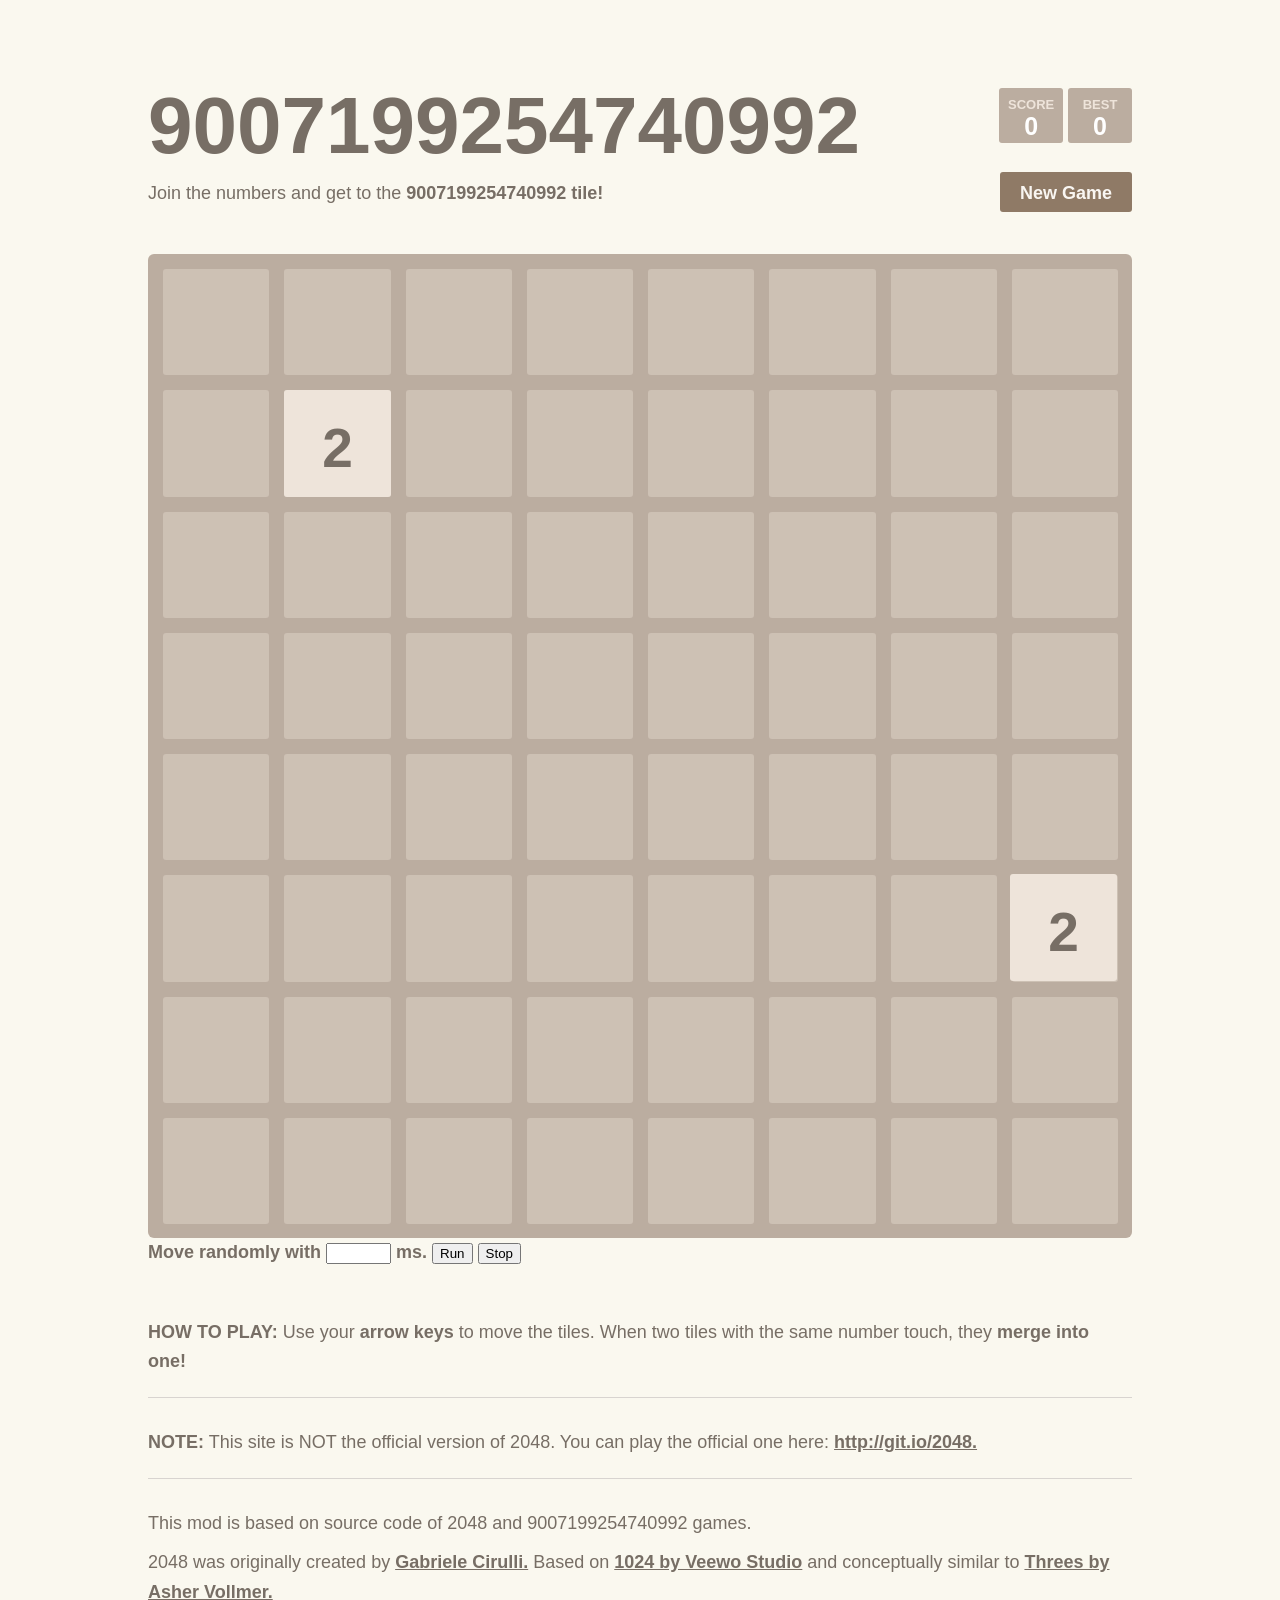
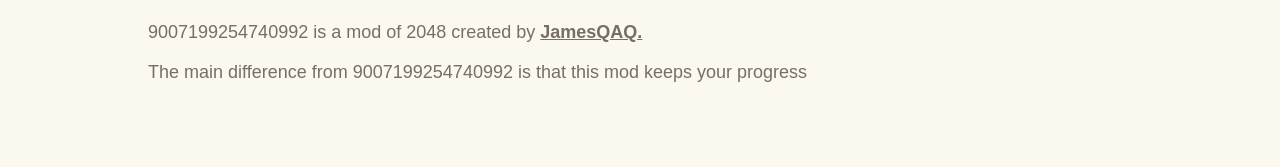
==== commit ca41b8de: "Create 2^53 variant" ====
--- a/9007199254740992.html
+++ b/9007199254740992.html
@@ -27,7 +27,7 @@
       </div>
     </div>
     <div class="above-game">
-    <p class="game-intro">Join the numbers and get the <strong>highest score</strong> in this page!</p>
+    <p class="game-intro">Join the numbers and get to the <strong>9007199254740992 tile!</strong></p>
       <a class="restart-button">New Game</a>
     </div>
 
